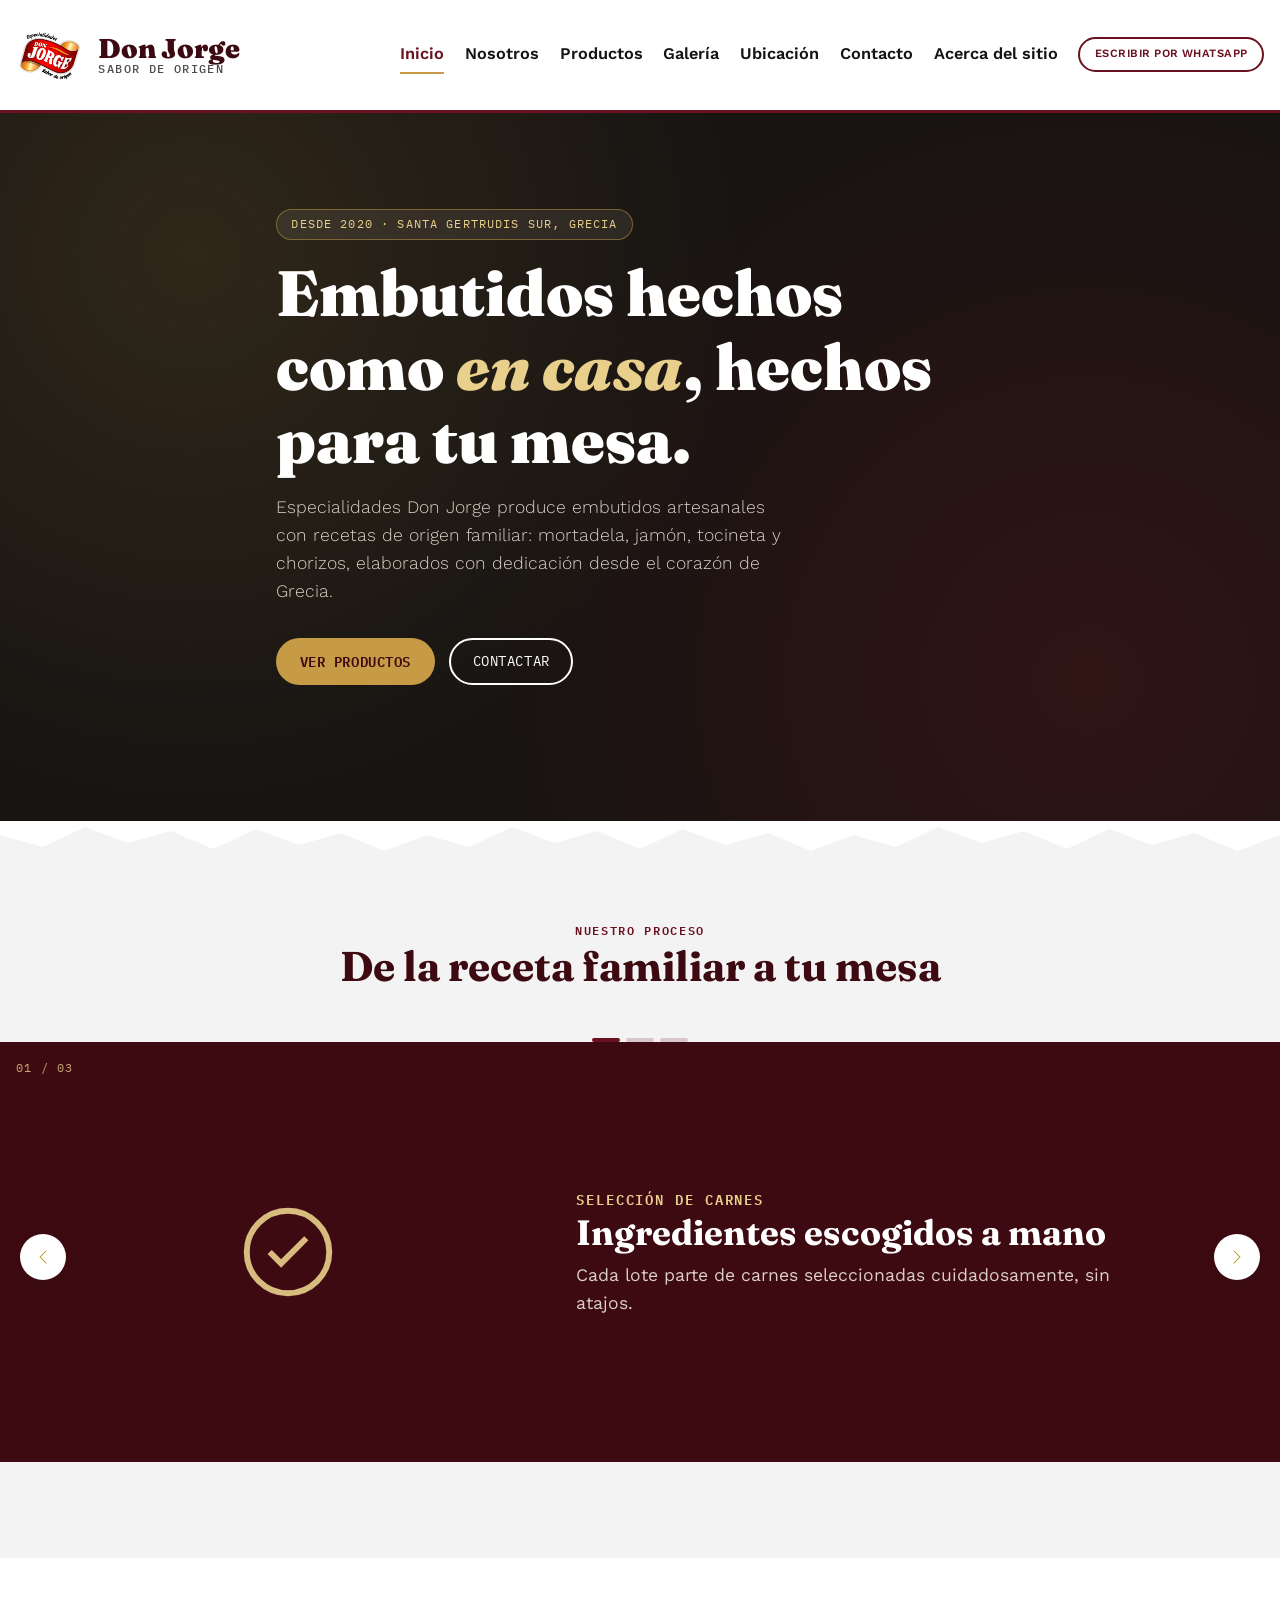
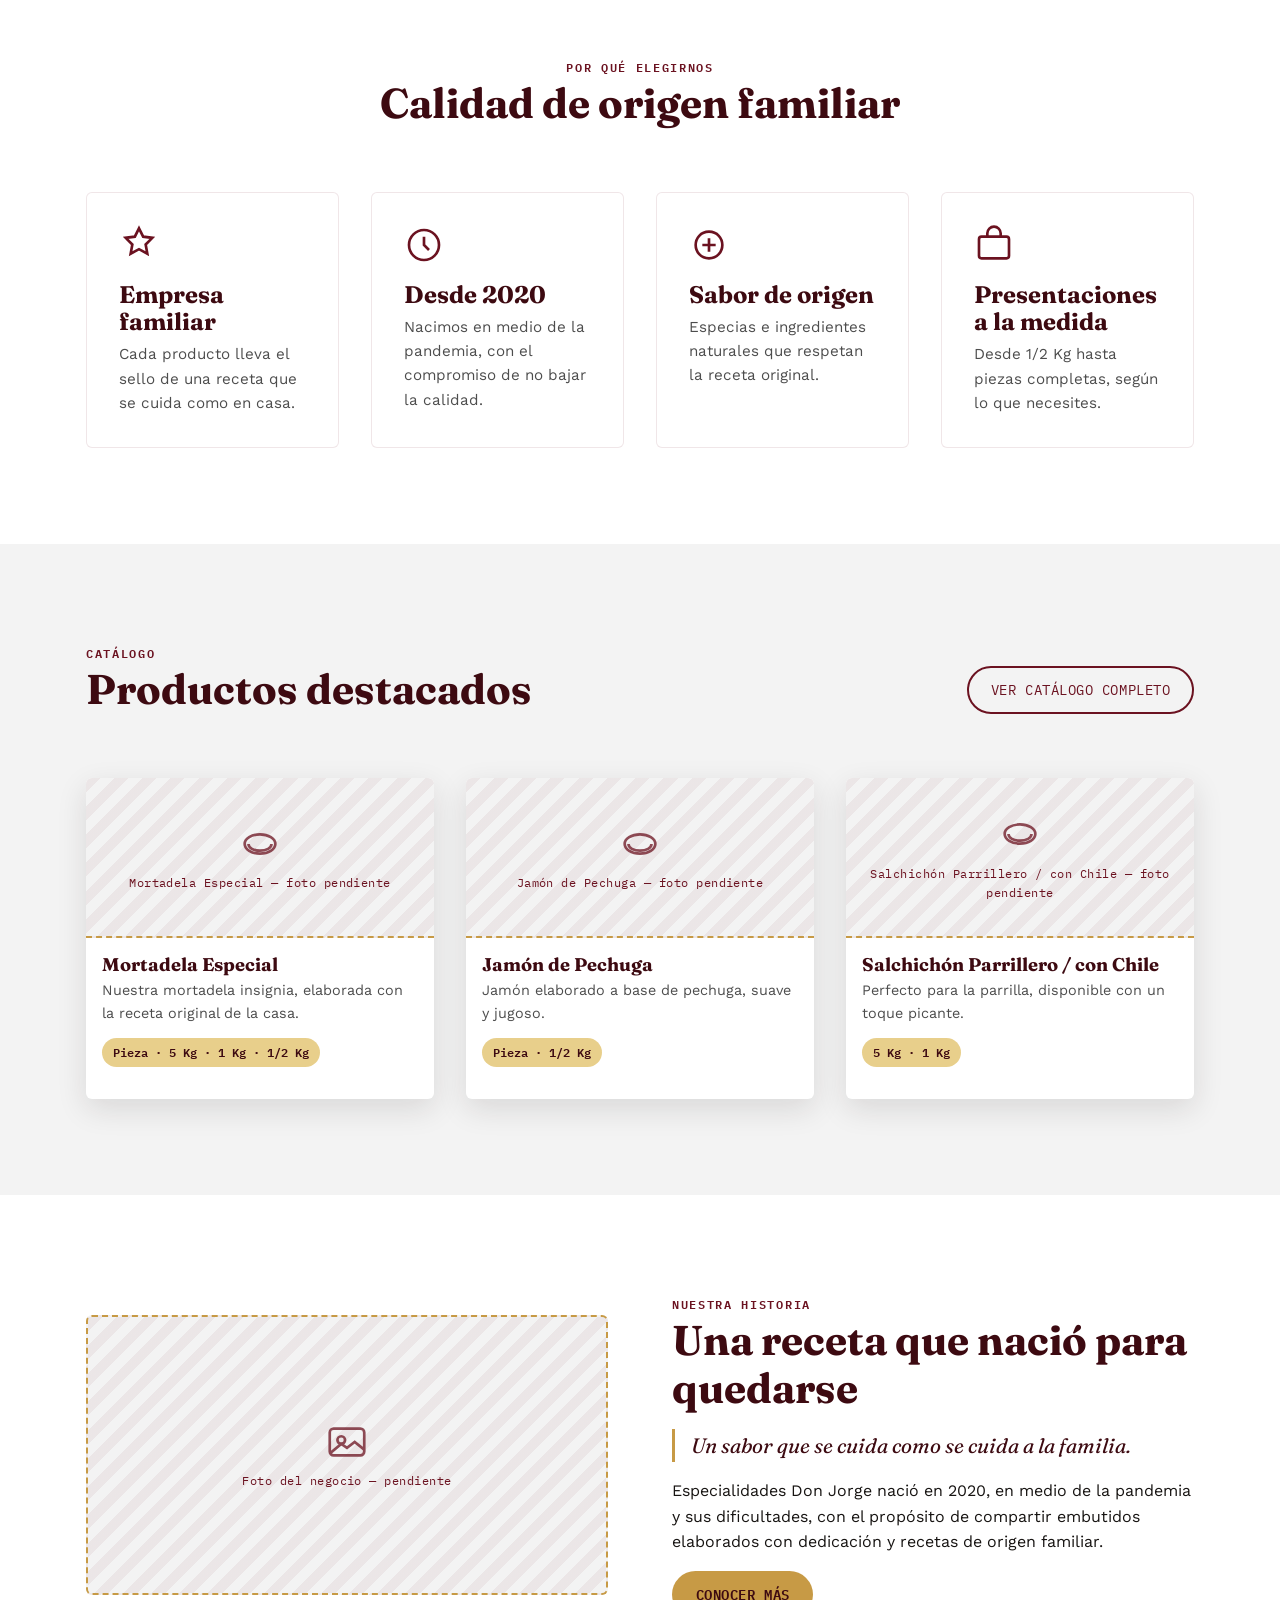
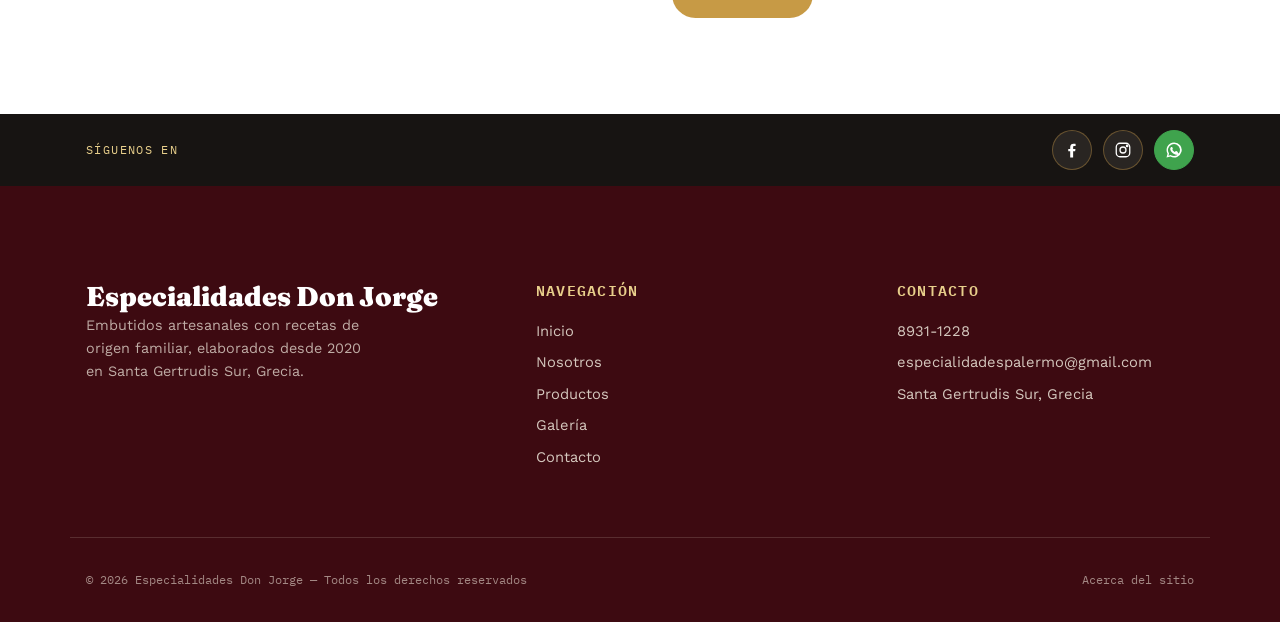
==== index.html @ ba83a512 "Primer commit" ====
<!DOCTYPE html>
<html lang="es">
<head>
<meta charset="UTF-8">
<meta name="viewport" content="width=device-width, initial-scale=1.0">
<title>Especialidades Don Jorge | Sabor de origen</title>
<meta name="description" content="Embutidos artesanales elaborados con recetas de origen familiar en Santa Gertrudis Sur, Grecia. Mortadela, jamón, tocineta, chorizo y más.">
<link rel="stylesheet" href="https://cdnjs.cloudflare.com/ajax/libs/bootstrap/5.3.3/css/bootstrap.min.css">
<link rel="stylesheet" href="css/styles.css">
</head>
<body>

<!-- ===================== HEADER / NAV ===================== -->
<header class="site-header">
  <div class="nav-wrap">
    <a href="index.html" class="brand">
      <img src="img/logo/logo.jpeg" alt="Especialidades Don Jorge">
      <span class="brand-text">Don Jorge<span>Sabor de origen</span></span>
    </a>

    <button class="nav-toggle" id="navToggle" aria-label="Abrir menú" aria-expanded="false">
      <span></span><span></span><span></span>
    </button>

    <nav class="nav-menu" id="navMenu">
      <a href="index.html" class="active">Inicio</a>
      <a href="nosotros.html">Nosotros</a>
      <a href="productos.html">Productos</a>
      <a href="galeria.html">Galería</a>
      <a href="ubicacion.html">Ubicación</a>
      <a href="contacto.html">Contacto</a>
      <a href="acerca.html">Acerca del sitio</a>
      <div class="nav-cta">
        <a href="https://wa.me/50689311228" class="btn btn-outline on-dark" target="_blank" rel="noopener">Escribir por WhatsApp</a>
      </div>
    </nav>
  </div>
</header>

<!-- ===================== HERO ===================== -->
<section class="hero">
  <div class="hero-grid">
    <div>
      <span class="hero-tag">Desde 2020 · Santa Gertrudis Sur, Grecia</span>
      <h1>Embutidos hechos como <em>en casa</em>, hechos para tu mesa.</h1>
      <p class="lead">Especialidades Don Jorge produce embutidos artesanales con recetas de origen familiar: mortadela, jamón, tocineta y chorizos, elaborados con dedicación desde el corazón de Grecia.</p>
      <div class="hero-actions">
        <a href="productos.html" class="btn btn-primary">Ver productos</a>
        <a href="contacto.html" class="btn btn-outline on-dark">Contactar</a>
      </div>
    </div>
  </div>
</section>
<svg class="deckle-edge" viewBox="0 0 1200 34" preserveAspectRatio="none" xmlns="http://www.w3.org/2000/svg">
  <path d="M0,34 L0,14 L40,26 L80,6 L120,22 L160,10 L200,28 L240,8 L280,24 L320,12 L360,30 L400,14 L440,26 L480,6 L520,22 L560,10 L600,28 L640,8 L680,24 L720,12 L760,30 L800,14 L840,26 L880,6 L920,22 L960,10 L1000,28 L1040,8 L1080,24 L1120,12 L1160,30 L1200,14 L1200,34 Z" fill="#F3F3F3"/>
</svg>

<!-- ===================== CARRUSEL ===================== -->
<section class="carousel-section">
  <div class="container-narrow section-head">
    <span class="eyebrow">Nuestro proceso</span>
    <h2>De la receta familiar a tu mesa</h2>
  </div>

  <div id="homeCarousel" class="carousel slide" data-bs-ride="carousel">
    <div class="carousel-indicators">
      <button type="button" data-bs-target="#homeCarousel" data-bs-slide-to="0" class="active" aria-current="true" aria-label="Slide 1"></button>
      <button type="button" data-bs-target="#homeCarousel" data-bs-slide-to="1" aria-label="Slide 2"></button>
      <button type="button" data-bs-target="#homeCarousel" data-bs-slide-to="2" aria-label="Slide 3"></button>
    </div>
    <div class="carousel-inner">
      <div class="carousel-item active">
        <div class="carousel-slide">
          <div class="slide-visual">
            <span class="slide-number">01 / 03</span>
            <svg viewBox="0 0 24 24" fill="none" stroke="currentColor" stroke-width="1.3"><circle cx="12" cy="12" r="9"/><path d="M8 12l2.5 2.5L16 9"/></svg>
          </div>
          <div class="carousel-caption-custom">
            <span class="eyebrow">Selección de carnes</span>
            <h3>Ingredientes escogidos a mano</h3>
            <p>Cada lote parte de carnes seleccionadas cuidadosamente, sin atajos.</p>
          </div>
        </div>
      </div>
      <div class="carousel-item">
        <div class="carousel-slide slide-b">
          <div class="slide-visual">
            <span class="slide-number">02 / 03</span>
            <svg viewBox="0 0 24 24" fill="none" stroke="currentColor" stroke-width="1.3"><path d="M12 3l7 3.5v6c0 4.5-3 7.5-7 8.5-4-1-7-4-7-8.5v-6L12 3z"/><path d="M9 12l2 2 4-4"/></svg>
          </div>
          <div class="carousel-caption-custom">
            <span class="eyebrow">Receta familiar</span>
            <h3>La misma sazón desde 2020</h3>
            <p>Nacimos en tiempos difíciles con una receta que no ha cambiado.</p>
          </div>
        </div>
      </div>
      <div class="carousel-item">
        <div class="carousel-slide slide-c">
          <div class="slide-visual">
            <span class="slide-number">03 / 03</span>
            <svg viewBox="0 0 24 24" fill="none" stroke="currentColor" stroke-width="1.3"><rect x="4" y="10" width="16" height="9" rx="1.5"/><path d="M8 10V7a4 4 0 0 1 8 0v3"/><path d="M8 14h8"/></svg>
          </div>
          <div class="carousel-caption-custom">
            <span class="eyebrow">Listo para tu mesa</span>
            <h3>Presentaciones para cada necesidad</h3>
            <p>Desde 1/2 Kg hasta piezas completas, para la casa o el negocio.</p>
          </div>
        </div>
      </div>
    </div>
    <button class="carousel-control-prev" type="button" data-bs-target="#homeCarousel" data-bs-slide="prev">
      <span class="carousel-control-prev-icon" aria-hidden="true"></span>
      <span class="visually-hidden">Anterior</span>
    </button>
    <button class="carousel-control-next" type="button" data-bs-target="#homeCarousel" data-bs-slide="next">
      <span class="carousel-control-next-icon" aria-hidden="true"></span>
      <span class="visually-hidden">Siguiente</span>
    </button>
  </div>
</section>

<!-- ===================== POR QUÉ ELEGIRNOS ===================== -->
<section class="values-section">
  <div class="container-narrow section-head">
    <span class="eyebrow">Por qué elegirnos</span>
    <h2>Calidad de origen familiar</h2>
  </div>
  <div class="container-narrow values-grid">
    <article class="value-card">
      <svg viewBox="0 0 24 24" fill="none" stroke="currentColor" stroke-width="1.6"><path d="M12 2l2.5 5 5.5.7-4 4 1 5.5L12 14.5 7 17.2l1-5.5-4-4L9.5 7 12 2z"/></svg>
      <h3>Empresa familiar</h3>
      <p>Cada producto lleva el sello de una receta que se cuida como en casa.</p>
    </article>
    <article class="value-card">
      <svg viewBox="0 0 24 24" fill="none" stroke="currentColor" stroke-width="1.6"><circle cx="12" cy="12" r="9"/><path d="M12 7v5l3 3"/></svg>
      <h3>Desde 2020</h3>
      <p>Nacimos en medio de la pandemia, con el compromiso de no bajar la calidad.</p>
    </article>
    <article class="value-card">
      <svg viewBox="0 0 24 24" fill="none" stroke="currentColor" stroke-width="1.6"><path d="M4 12c0-4 3-8 8-8s8 4 8 8-3 8-8 8-8-4-8-8z"/><path d="M8 12h8M12 8v8"/></svg>
      <h3>Sabor de origen</h3>
      <p>Especias e ingredientes naturales que respetan la receta original.</p>
    </article>
    <article class="value-card">
      <svg viewBox="0 0 24 24" fill="none" stroke="currentColor" stroke-width="1.6"><rect x="3" y="7" width="18" height="13" rx="1.5"/><path d="M8 7V5a4 4 0 0 1 8 0v2"/></svg>
      <h3>Presentaciones a la medida</h3>
      <p>Desde 1/2 Kg hasta piezas completas, según lo que necesites.</p>
    </article>
  </div>
</section>

<!-- ===================== PRODUCTOS DESTACADOS ===================== -->
<section class="featured-section">
  <div class="container-narrow">
    <div class="section-head">
      <div>
        <span class="eyebrow">Catálogo</span>
        <h2>Productos destacados</h2>
      </div>
      <a href="productos.html" class="btn btn-outline">Ver catálogo completo</a>
    </div>

    <div class="product-grid" id="featuredProducts">
      <!-- Las tarjetas se cargan dinámicamente desde data/productos.json -->
    </div>
  </div>
</section>

<!-- ===================== HISTORIA TEASER ===================== -->
<section class="story-section">
  <div class="container-narrow story-grid">
    <div class="photo-slot" aria-hidden="true">
      <svg viewBox="0 0 24 24" fill="none" stroke="currentColor" stroke-width="1.4"><rect x="3" y="5" width="18" height="14" rx="2"/><circle cx="9" cy="11" r="2"/><path d="M21 16l-5-4-4 3-3-2-6 5"/></svg>
      Foto del negocio — pendiente
    </div>
    <div>
      <span class="eyebrow">Nuestra historia</span>
      <h2>Una receta que nació para quedarse</h2>
      <blockquote>Un sabor que se cuida como se cuida a la familia.</blockquote>
      <p>Especialidades Don Jorge nació en 2020, en medio de la pandemia y sus dificultades, con el propósito de compartir embutidos elaborados con dedicación y recetas de origen familiar.</p>
      <a href="nosotros.html" class="btn btn-primary">Conocer más</a>
    </div>
  </div>
</section>

<!-- ===================== BARRA REDES / WHATSAPP ===================== -->
<section class="social-bar">
  <div class="wrap">
    <span class="label">Síguenos en</span>
    <div class="social-icons">
      <a href="https://www.facebook.com/EspecialidadesDonJorge" target="_blank" rel="noopener" aria-label="Facebook">
        <svg viewBox="0 0 24 24" fill="currentColor"><path d="M13.5 22v-8.2h2.7l.4-3.2h-3.1V8.4c0-.9.3-1.6 1.6-1.6h1.7V3.9C16.5 3.9 15.3 3.8 14 3.8c-2.6 0-4.4 1.6-4.4 4.5v2.3H7v3.2h2.6V22h3.9z"/></svg>
      </a>
      <a href="https://instagram.com" target="_blank" rel="noopener" aria-label="Instagram">
        <svg viewBox="0 0 24 24" fill="none" stroke="currentColor" stroke-width="1.7"><rect x="3" y="3" width="18" height="18" rx="5"/><circle cx="12" cy="12" r="4"/><circle cx="17.5" cy="6.5" r="1"/></svg>
      </a>
      <a class="whatsapp" href="https://wa.me/50689311228" target="_blank" rel="noopener" aria-label="WhatsApp">
        <svg viewBox="0 0 24 24" fill="currentColor"><path d="M12 2a10 10 0 0 0-8.6 15L2 22l5.2-1.4A10 10 0 1 0 12 2zm0 18a8 8 0 0 1-4.1-1.1l-.3-.2-3 .8.8-2.9-.2-.3A8 8 0 1 1 12 20zm4.4-5.9c-.2-.1-1.4-.7-1.6-.8-.2-.1-.4-.1-.5.1-.2.2-.6.8-.8 1-.1.2-.3.2-.5.1-1.4-.7-2.3-1.3-3.2-2.8-.2-.4.2-.3.6-1.1.1-.2 0-.3 0-.5-.1-.1-.5-1.3-.7-1.7-.2-.5-.4-.4-.5-.4h-.5c-.2 0-.5.1-.7.3-.2.2-1 1-1 2.3 0 1.4 1 2.7 1.1 2.9.1.2 2 3 4.8 4.2.7.3 1.2.5 1.6.6.7.2 1.3.2 1.8.1.5-.1 1.4-.6 1.6-1.1.2-.5.2-1 .1-1.1-.1-.1-.2-.2-.4-.3z"/></svg>
      </a>
    </div>
  </div>
</section>

<!-- ===================== FOOTER ===================== -->
<footer class="site-footer">
  <div class="footer-grid">
    <div class="footer-brand">
      <span class="brand-text">Especialidades Don Jorge</span>
      <p>Embutidos artesanales con recetas de origen familiar, elaborados desde 2020 en Santa Gertrudis Sur, Grecia.</p>
    </div>
    <div class="footer-col">
      <h4>Navegación</h4>
      <a href="index.html">Inicio</a>
      <a href="nosotros.html">Nosotros</a>
      <a href="productos.html">Productos</a>
      <a href="galeria.html">Galería</a>
      <a href="contacto.html">Contacto</a>
    </div>
    <div class="footer-col">
      <h4>Contacto</h4>
      <a href="tel:+50689311228">8931-1228</a>
      <a href="mailto:especialidadespalermo@gmail.com">especialidadespalermo@gmail.com</a>
      <a href="ubicacion.html">Santa Gertrudis Sur, Grecia</a>
    </div>
  </div>
  <div class="footer-bottom">
    <span>© 2026 Especialidades Don Jorge — Todos los derechos reservados</span>
    <a href="acerca.html">Acerca del sitio</a>
  </div>
</footer>

<script src="https://cdnjs.cloudflare.com/ajax/libs/jquery/3.7.1/jquery.min.js"></script>
<script src="https://cdnjs.cloudflare.com/ajax/libs/bootstrap/5.3.3/js/bootstrap.bundle.min.js"></script>
<script src="js/main.js"></script>
<script src="js/productos.js"></script>
</body>
</html>
---- css/styles.css ----
/* =========================================================
   ESPECIALIDADES DON JORGE — Hoja de estilos principal
   Sistema de diseño: rojo vino + dorado + kraft + carbón
   Mobile First
   ========================================================= */

@import url('https://fonts.googleapis.com/css2?family=Fraunces:ital,opsz,wght@0,9..144,400;0,9..144,600;0,9..144,700;0,9..144,900;1,9..144,500&family=Work+Sans:wght@400;500;600;700&family=IBM+Plex+Mono:wght@500;600&display=swap');

:root {
  /* Colores — negro, blanco, rojo, vino y dorado */
  --wine: #6B1220;
  --wine-dark: #3D0A11;
  --wine-light: #8C1F2E;
  --red: #A31621;
  --gold: #C79A45;
  --gold-light: #E8CF8B;
  --cream: #FFFFFF;
  --paper: #F3F3F3;
  --charcoal: #171412;
  --charcoal-soft: #4D4D4D;
  --white: #FFFFFF;

  /* Tipografía */
  --font-display: 'Fraunces', serif;
  --font-body: 'Work Sans', sans-serif;
  --font-mono: 'IBM Plex Mono', monospace;

  /* Espaciado */
  --space-xs: 0.5rem;
  --space-sm: 1rem;
  --space-md: 2rem;
  --space-lg: 4rem;
  --space-xl: 6rem;

  --radius: 6px;
  --shadow-card: 0 10px 30px rgba(36, 26, 21, 0.12);
}

/* ---------- Reset base ---------- */
*, *::before, *::after { box-sizing: border-box; }
html { scroll-behavior: smooth; }
body {
  margin: 0;
  font-family: var(--font-body);
  color: var(--charcoal);
  background: var(--cream);
  line-height: 1.6;
  -webkit-font-smoothing: antialiased;
}
img { max-width: 100%; display: block; }
a { color: inherit; text-decoration: none; }
ul { list-style: none; margin: 0; padding: 0; }

h1, h2, h3, h4 {
  font-family: var(--font-display);
  color: var(--wine-dark);
  margin: 0 0 var(--space-sm);
  line-height: 1.15;
  font-weight: 700;
}
h1 { font-size: clamp(2.2rem, 6vw, 4rem); font-weight: 900; }
h2 { font-size: clamp(1.7rem, 4vw, 2.6rem); }
h3 { font-size: clamp(1.2rem, 2.5vw, 1.5rem); }

.eyebrow {
  font-family: var(--font-mono);
  text-transform: uppercase;
  letter-spacing: 0.14em;
  font-size: 0.75rem;
  color: var(--wine);
  font-weight: 600;
}

.container-narrow {
  max-width: 1140px;
  margin: 0 auto;
  padding: 0 var(--space-sm);
}

.btn {
  display: inline-flex;
  align-items: center;
  gap: 0.5em;
  font-family: var(--font-mono);
  font-size: 0.85rem;
  letter-spacing: 0.04em;
  text-transform: uppercase;
  padding: 0.85em 1.6em;
  border-radius: 999px;
  border: 2px solid transparent;
  cursor: pointer;
  transition: transform 0.15s ease, box-shadow 0.15s ease, background 0.2s ease;
}
.btn-primary {
  background: var(--gold);
  color: var(--wine-dark);
  font-weight: 600;
}
.btn-primary:hover { background: var(--gold-light); transform: translateY(-2px); }
.btn-outline {
  border-color: var(--wine);
  color: var(--wine);
}
.btn-outline:hover { background: var(--wine); color: var(--cream); transform: translateY(-2px); }
.btn-outline.on-dark {
  border-color: var(--cream);
  color: var(--cream);
}
.btn-outline.on-dark:hover { background: rgba(247,241,228,0.12); color: var(--cream); }

/* ---------- Divisor tipo papel kraft (efecto rasgado) ---------- */
.deckle-edge {
  display: block;
  width: 100%;
  height: 34px;
  margin-bottom: -2px;
}

/* =========================================================
   HEADER / NAV
   ========================================================= */
.site-header {
  position: sticky;
  top: 0;
  z-index: 1000;
  background: var(--cream);
  border-bottom: 3px solid var(--wine);
}
.nav-wrap {
  max-width: 1320px;
  margin: 0 auto;
  padding: 1.3rem var(--space-sm);
  display: flex;
  align-items: center;
  justify-content: space-between;
  gap: 2rem;
}
.brand {
  display: flex;
  align-items: center;
  gap: 0.9rem;
  flex-shrink: 0;
}
.brand img { height: 68px; width: auto; flex-shrink: 0; }
.brand-text {
  font-family: var(--font-display);
  font-weight: 900;
  color: var(--wine-dark);
  font-size: 1.7rem;
  line-height: 1.1;
  white-space: nowrap;
}
.brand-text span {
  display: block;
  font-family: var(--font-mono);
  font-weight: 500;
  font-size: 0.72rem;
  letter-spacing: 0.12em;
  text-transform: uppercase;
  color: var(--charcoal-soft);
  white-space: nowrap;
}

.nav-toggle {
  background: none;
  border: 2px solid var(--wine);
  border-radius: var(--radius);
  padding: 0.4rem 0.6rem;
  display: flex;
  flex-direction: column;
  gap: 4px;
  cursor: pointer;
}
.nav-toggle span {
  width: 22px;
  height: 2px;
  background: var(--wine);
  display: block;
}

.nav-menu {
  position: fixed;
  inset: 0 0 0 30%;
  background: var(--wine-dark);
  padding: 5.5rem 1.75rem 2rem;
  transform: translateX(100%);
  transition: transform 0.3s ease;
  display: flex;
  flex-direction: column;
  gap: 0.2rem;
}
.nav-menu.open { transform: translateX(0); }
.nav-menu a {
  color: var(--cream);
  font-family: var(--font-display);
  font-size: 1.3rem;
  padding: 0.65rem 0;
  border-bottom: 1px solid rgba(247,241,228,0.15);
}
.nav-menu a.active { color: var(--gold-light); }
.nav-cta {
  margin-top: 1.5rem;
}
.nav-cta .btn {
  font-size: 0.7rem;
  padding: 0.65em 1.3em;
}

@media (min-width: 900px) {
  .nav-toggle { display: none; }
  .nav-menu {
    position: static;
    inset: auto;
    transform: none;
    background: none;
    padding: 0;
    flex-direction: row;
    align-items: center;
    gap: 1.3rem;
    flex-wrap: nowrap;
    justify-content: flex-end;
    flex-shrink: 1;
  }
  .nav-menu a { white-space: nowrap; }
  .nav-menu a {
    color: var(--charcoal);
    font-family: var(--font-body);
    font-weight: 600;
    font-size: 1.02rem;
    padding: 0.3rem 0;
    border-bottom: 2px solid transparent;
  }
  .nav-menu a:hover, .nav-menu a.active { border-color: var(--gold); color: var(--wine); }
  .nav-cta { margin-top: 0; }
  .nav-cta .btn-outline { border-color: var(--wine); color: var(--wine); }
  .nav-cta .btn-outline:hover { background: var(--wine); color: var(--cream); }
}

/* =========================================================
   HERO
   ========================================================= */
.hero {
  position: relative;
  background: var(--charcoal);
  background-image:
    radial-gradient(circle at 15% 20%, rgba(199,154,69,0.14), transparent 45%),
    radial-gradient(circle at 85% 80%, rgba(163,22,33,0.18), transparent 50%);
  color: var(--cream);
  padding: var(--space-xl) 0 calc(var(--space-xl) + 40px);
  overflow: hidden;
}
.hero-grid {
  max-width: 1140px;
  margin: 0 auto;
  padding: 0 var(--space-sm);
  display: grid;
  gap: var(--space-lg);
  align-items: center;
}
.hero-tag {
  display: inline-flex;
  align-items: center;
  gap: 0.5rem;
  background: rgba(247,241,228,0.08);
  border: 1px solid rgba(199,154,69,0.5);
  padding: 0.35rem 0.9rem;
  border-radius: 999px;
  font-family: var(--font-mono);
  font-size: 0.72rem;
  letter-spacing: 0.1em;
  text-transform: uppercase;
  color: var(--gold-light);
  margin-bottom: var(--space-sm);
}
.hero h1 { color: var(--cream); }
.hero h1 em {
  font-style: italic;
  color: var(--gold-light);
}
.hero p.lead {
  max-width: 46ch;
  font-size: 1.1rem;
  color: rgba(247,241,228,0.85);
  margin-bottom: var(--space-md);
}
.hero-actions {
  display: flex;
  flex-wrap: wrap;
  gap: 0.9rem;
}

/* (Elemento "hang-tag" retirado del hero por preferencia del cliente) */

@media (min-width: 900px) {
  .hero-grid { grid-template-columns: 1fr; max-width: 760px; }
}

/* =========================================================
   CARRUSEL (Bootstrap, restyled)
   ========================================================= */
.carousel-section { background: var(--paper); padding: var(--space-lg) 0; }
.carousel-section .section-head { text-align: center; margin-bottom: var(--space-md); }
#homeCarousel {
  max-width: none;
  width: 100%;
  margin: 0;
  border-radius: 0;
  overflow: hidden;
  box-shadow: none;
}
#homeCarousel .carousel-slide {
  min-height: 440px;
  display: grid;
  grid-template-columns: 1fr;
  align-items: stretch;
  background: var(--wine-dark);
  color: var(--cream);
  position: relative;
}
#homeCarousel .carousel-slide.slide-b { background: var(--red); }
#homeCarousel .carousel-slide.slide-c { background: var(--charcoal); }

#homeCarousel .slide-visual {
  display: flex;
  align-items: center;
  justify-content: center;
  padding: var(--space-lg) 0 var(--space-sm);
  position: relative;
}
#homeCarousel .slide-visual svg {
  width: 110px;
  height: 110px;
  color: var(--gold-light);
  opacity: 0.9;
}
#homeCarousel .slide-number {
  position: absolute;
  top: var(--space-sm);
  left: var(--space-sm);
  font-family: var(--font-mono);
  font-size: 0.75rem;
  letter-spacing: 0.1em;
  color: var(--gold-light);
  opacity: 0.8;
}
#homeCarousel .carousel-caption-custom {
  position: relative;
  z-index: 2;
  text-align: center;
  max-width: 560px;
  margin: 0 auto;
  padding: 0 var(--space-md) var(--space-lg);
}
#homeCarousel .carousel-caption-custom .eyebrow { color: var(--gold-light); font-size: 0.85rem; }
#homeCarousel .carousel-caption-custom h3 { color: var(--cream); margin-bottom: 0.5rem; font-size: clamp(1.6rem, 3.2vw, 2.2rem); }
#homeCarousel .carousel-caption-custom p { margin: 0; color: rgba(247,241,228,0.85); font-size: 1.1rem; }

@media (min-width: 700px) {
  #homeCarousel .carousel-slide { grid-template-columns: 0.9fr 1.1fr; min-height: 420px; }
  #homeCarousel .slide-visual { padding: 0; }
  #homeCarousel .carousel-caption-custom { text-align: left; margin: auto 0; padding: var(--space-md) var(--space-lg) var(--space-md) 0; max-width: 600px; }
}

/* Controles: botones circulares visibles fuera del recuadro de contenido */
#homeCarousel { position: relative; padding: 0 0 var(--space-md); }
#homeCarousel .carousel-control-prev,
#homeCarousel .carousel-control-next {
  position: absolute;
  top: calc(50% - 24px);
  width: 46px;
  height: 46px;
  border-radius: 50%;
  background: var(--cream);
  box-shadow: var(--shadow-card);
  opacity: 1;
}
#homeCarousel .carousel-control-prev { left: 20px; }
#homeCarousel .carousel-control-next { right: 20px; }
#homeCarousel .carousel-control-prev-icon,
#homeCarousel .carousel-control-next-icon {
  width: 16px; height: 16px;
  filter: invert(9%) sepia(66%) saturate(2500%) hue-rotate(330deg) brightness(70%);
}
#homeCarousel .carousel-control-prev:hover,
#homeCarousel .carousel-control-next:hover { background: var(--gold-light); }

#homeCarousel .carousel-indicators {
  position: static;
  margin: var(--space-sm) 0 0;
}
#homeCarousel .carousel-indicators [data-bs-target] {
  width: 28px;
  height: 4px;
  border-radius: 2px;
  background-color: rgba(107,18,32,0.2);
  opacity: 1;
  border: none;
}
#homeCarousel .carousel-indicators .active { background-color: var(--wine); }

/* Placeholder de foto (mientras llegan fotos reales del cliente) */
.photo-slot {
  background:
    repeating-linear-gradient(135deg, rgba(107,18,32,0.06) 0 10px, transparent 10px 20px),
    var(--paper);
  border: 2px dashed var(--gold);
  border-radius: var(--radius);
  display: flex;
  flex-direction: column;
  align-items: center;
  justify-content: center;
  gap: 0.4rem;
  color: var(--wine);
  font-family: var(--font-mono);
  font-size: 0.75rem;
  letter-spacing: 0.04em;
  text-align: center;
  min-height: 220px;
  padding: 1rem;
}
.photo-slot svg { width: 46px; height: 46px; opacity: 0.75; }

/* =========================================================
   PANELES "POR QUÉ ELEGIRNOS"
   ========================================================= */
.values-section { padding: var(--space-xl) 0; }
.values-section .section-head { max-width: 640px; margin: 0 auto var(--space-lg); text-align: center; }
.values-grid {
  display: grid;
  gap: var(--space-md);
  grid-template-columns: 1fr;
}
.value-card {
  background: var(--white);
  border: 1px solid rgba(107,18,32,0.1);
  border-radius: var(--radius);
  padding: var(--space-md);
  position: relative;
}
.value-card svg { width: 40px; height: 40px; color: var(--wine); margin-bottom: var(--space-sm); }
.value-card h3 { margin-bottom: 0.4rem; }
.value-card p { color: var(--charcoal-soft); font-size: 0.95rem; margin: 0; }

@media (min-width: 700px) {
  .values-grid { grid-template-columns: repeat(2, 1fr); }
}
@media (min-width: 1000px) {
  .values-grid { grid-template-columns: repeat(4, 1fr); }
}

/* =========================================================
   PRODUCTOS DESTACADOS (home)
   ========================================================= */
.featured-section { background: var(--paper); color: var(--charcoal); padding: var(--space-xl) 0; }
.featured-section .section-head { display: flex; flex-wrap: wrap; align-items: flex-end; justify-content: space-between; gap: var(--space-sm); margin-bottom: var(--space-lg); }
.featured-section h2 { color: var(--wine-dark); margin: 0; }
.featured-section .eyebrow { color: var(--wine); }
.featured-section .btn-outline { border-color: var(--wine); color: var(--wine); }
.featured-section .btn-outline:hover { background: var(--wine); color: var(--cream); }

.product-grid {
  display: grid;
  gap: var(--space-md);
  grid-template-columns: 1fr;
}
@media (min-width: 700px) { .product-grid { grid-template-columns: repeat(2, 1fr); } }
@media (min-width: 1000px) { .product-grid { grid-template-columns: repeat(3, 1fr); } }

.product-card {
  background: var(--white);
  color: var(--charcoal);
  border-radius: var(--radius);
  overflow: hidden;
  box-shadow: var(--shadow-card);
  display: flex;
  flex-direction: column;
}
.product-card .photo-slot { min-height: 160px; border-radius: 0; border-width: 0 0 2px 0; }
.product-card-body { padding: var(--space-sm) var(--space-sm) var(--space-md); position: relative; flex: 1; display: flex; flex-direction: column; }
.product-card h3 { font-size: 1.15rem; margin-bottom: 0.25rem; }
.product-card p { color: var(--charcoal-soft); font-size: 0.9rem; margin: 0 0 0.8rem; flex: 1; }
.price-tag {
  align-self: flex-start;
  font-family: var(--font-mono);
  font-size: 0.78rem;
  background: var(--gold-light);
  color: var(--wine-dark);
  padding: 0.3rem 0.7rem;
  border-radius: 999px;
  font-weight: 600;
}

.featured-cta { text-align: center; margin-top: var(--space-lg); }

/* =========================================================
   HISTORIA TEASER
   ========================================================= */
.story-section { padding: var(--space-xl) 0; }
.story-grid { display: grid; gap: var(--space-lg); align-items: center; }
.story-grid .photo-slot { min-height: 280px; }
@media (min-width: 900px) { .story-grid { grid-template-columns: 1fr 1fr; } }
.story-grid blockquote {
  font-family: var(--font-display);
  font-style: italic;
  font-size: 1.3rem;
  color: var(--wine-dark);
  border-left: 3px solid var(--gold);
  padding-left: var(--space-sm);
  margin: var(--space-sm) 0;
}

/* =========================================================
   BARRA REDES / WHATSAPP
   ========================================================= */
.social-bar {
  background: var(--charcoal);
  color: var(--cream);
  padding: var(--space-sm) 0;
}
.social-bar .wrap {
  max-width: 1140px;
  margin: 0 auto;
  padding: 0 var(--space-sm);
  display: flex;
  flex-wrap: wrap;
  gap: var(--space-sm);
  align-items: center;
  justify-content: space-between;
}
.social-bar .label {
  font-family: var(--font-mono);
  font-size: 0.72rem;
  letter-spacing: 0.12em;
  text-transform: uppercase;
  color: var(--gold-light);
}
.social-icons { display: flex; gap: 0.7rem; align-items: center; }
.social-icons a {
  width: 40px; height: 40px;
  border-radius: 50%;
  display: flex; align-items: center; justify-content: center;
  background: rgba(247,241,228,0.08);
  border: 1px solid rgba(199,154,69,0.4);
  transition: background 0.2s ease, transform 0.2s ease;
}
.social-icons a:hover { background: var(--gold); transform: translateY(-2px); }
.social-icons a svg { width: 18px; height: 18px; }
.social-icons a.whatsapp { background: #3FA34D; border-color: #3FA34D; }
.social-icons a.whatsapp:hover { background: #358C41; }

/* =========================================================
   FOOTER
   ========================================================= */
.site-footer {
  background: var(--wine-dark);
  color: var(--cream);
  padding: var(--space-xl) 0 var(--space-md);
}
.footer-grid {
  max-width: 1140px;
  margin: 0 auto;
  padding: 0 var(--space-sm);
  display: grid;
  gap: var(--space-lg);
  grid-template-columns: 1fr;
  margin-bottom: var(--space-lg);
}
@media (min-width: 800px) {
  .footer-grid { grid-template-columns: 1.3fr 1fr 1fr; }
}
.footer-brand .brand-text { color: var(--cream); }
.footer-brand p { color: rgba(247,241,228,0.7); font-size: 0.9rem; max-width: 32ch; }
.footer-col h4 { color: var(--gold-light); font-size: 0.95rem; text-transform: uppercase; letter-spacing: 0.08em; font-family: var(--font-mono); font-weight: 600; }
.footer-col a, .footer-col li { display: block; color: rgba(247,241,228,0.82); font-size: 0.92rem; padding: 0.25rem 0; }
.footer-col a:hover { color: var(--gold-light); }
.footer-bottom {
  border-top: 1px solid rgba(247,241,228,0.15);
  max-width: 1140px;
  margin: 0 auto;
  padding: var(--space-md) var(--space-sm) 0;
  display: flex;
  flex-wrap: wrap;
  justify-content: space-between;
  gap: 0.5rem;
  font-family: var(--font-mono);
  font-size: 0.75rem;
  color: rgba(247,241,228,0.55);
}

/* Utilidad accesibilidad */
:focus-visible { outline: 3px solid var(--gold); outline-offset: 2px; }
@media (prefers-reduced-motion: reduce) {
  * { animation-duration: 0.01ms !important; transition-duration: 0.01ms !important; }
}
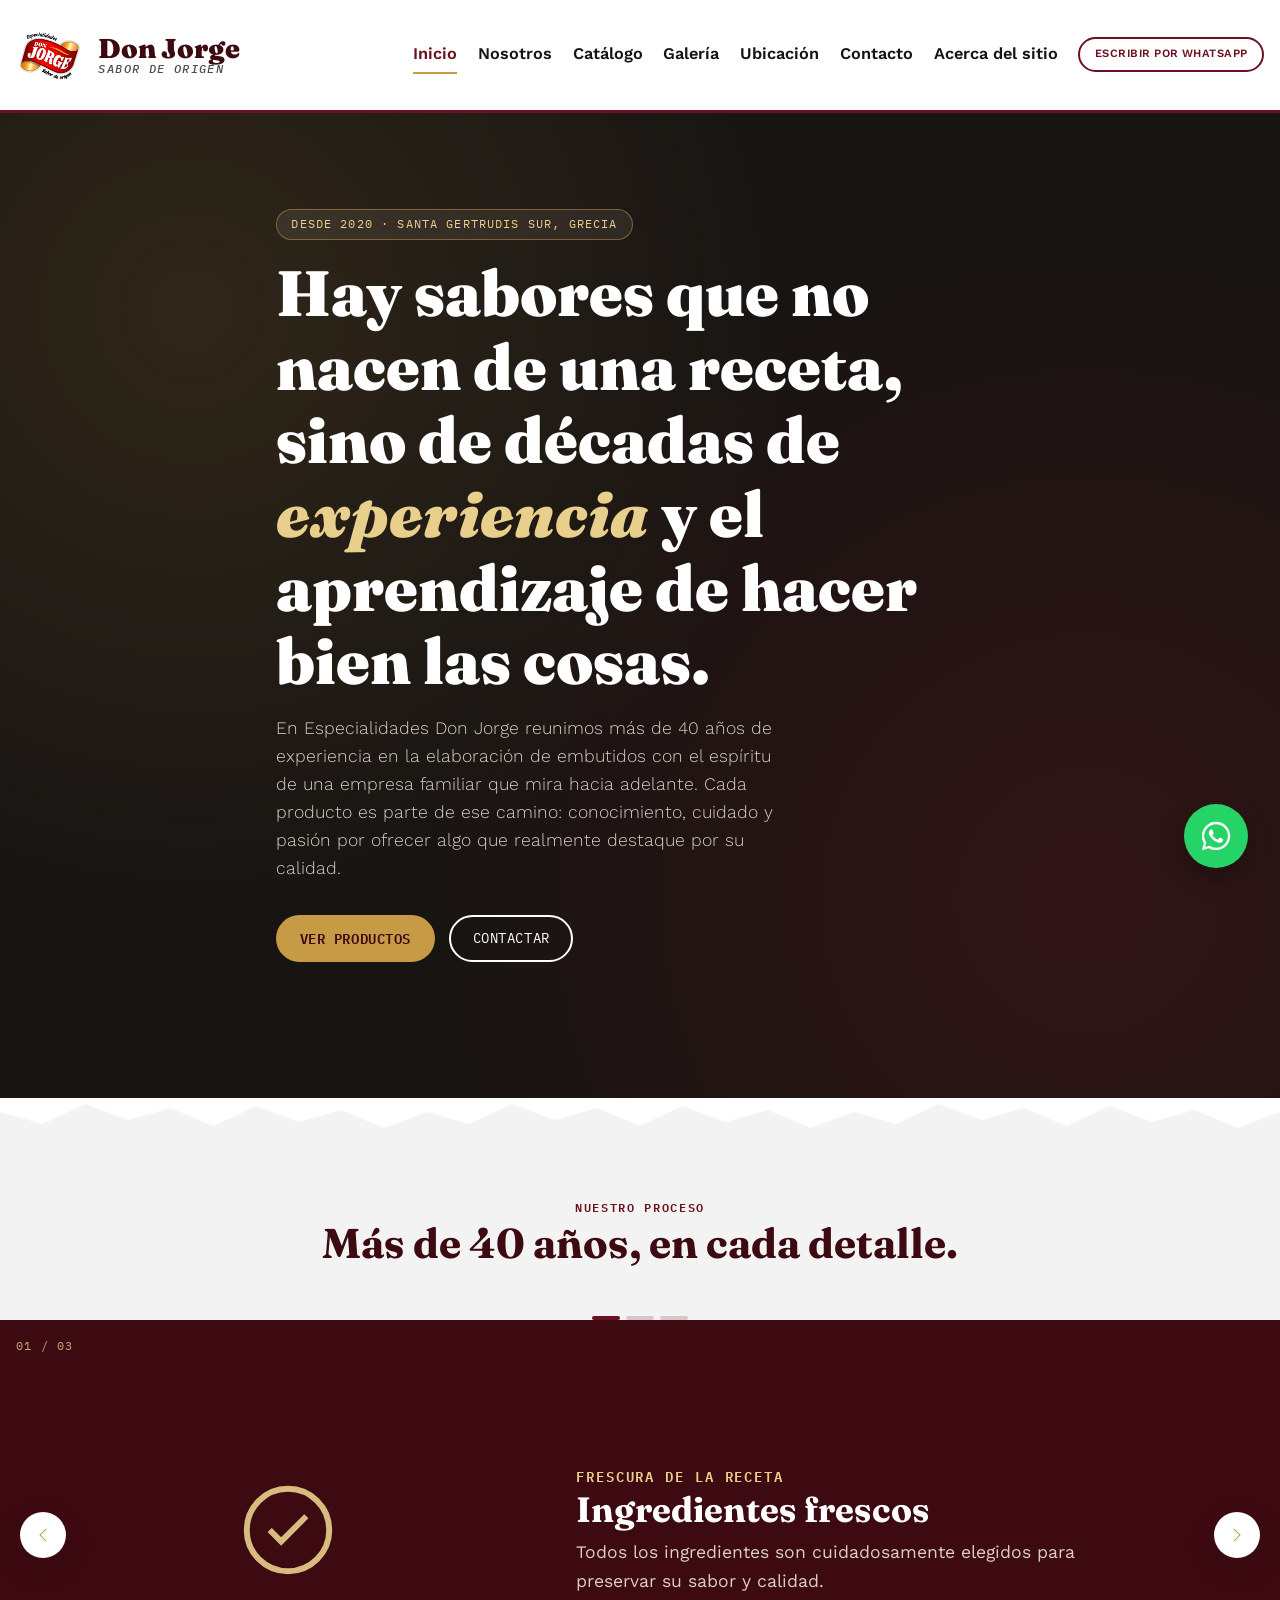
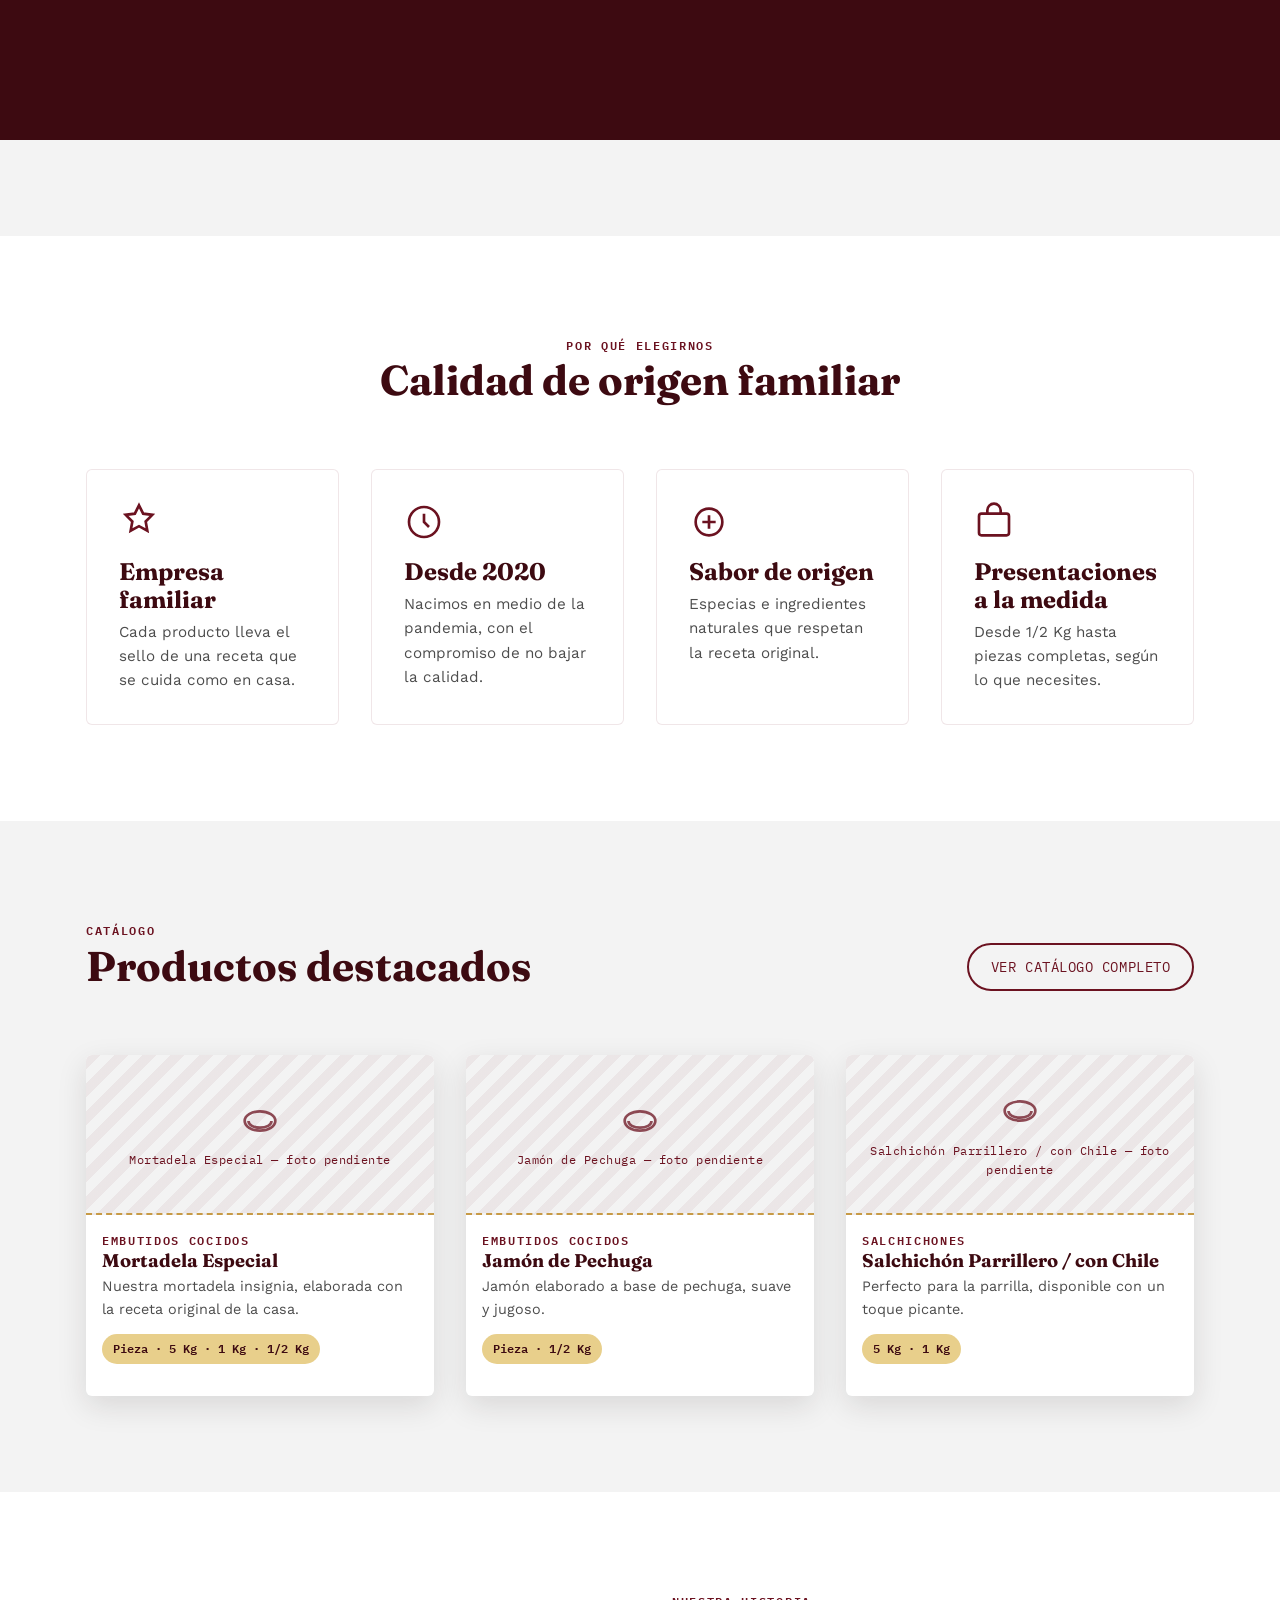
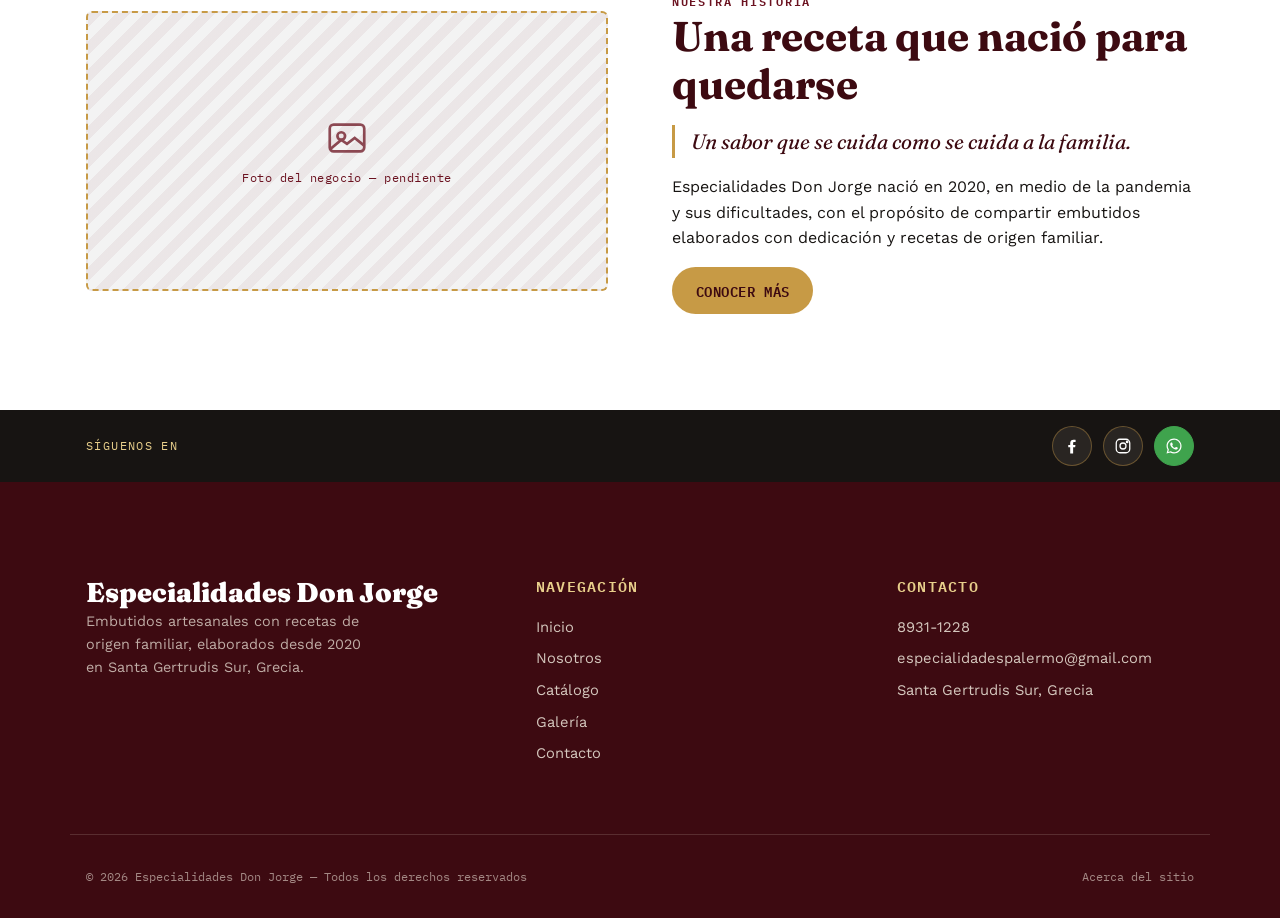
==== commit 523aa5ee: "Cambios realizados pagina principal y agregamos seccion del catalogo" ====
--- a/index.html
+++ b/index.html
@@ -25,7 +25,7 @@
     <nav class="nav-menu" id="navMenu">
       <a href="index.html" class="active">Inicio</a>
       <a href="nosotros.html">Nosotros</a>
-      <a href="productos.html">Productos</a>
+      <a href="catalogo.html">Catálogo</a>
       <a href="galeria.html">Galería</a>
       <a href="ubicacion.html">Ubicación</a>
       <a href="contacto.html">Contacto</a>
@@ -42,10 +42,10 @@
   <div class="hero-grid">
     <div>
       <span class="hero-tag">Desde 2020 · Santa Gertrudis Sur, Grecia</span>
-      <h1>Embutidos hechos como <em>en casa</em>, hechos para tu mesa.</h1>
-      <p class="lead">Especialidades Don Jorge produce embutidos artesanales con recetas de origen familiar: mortadela, jamón, tocineta y chorizos, elaborados con dedicación desde el corazón de Grecia.</p>
+      <h1>Hay sabores que no nacen de una receta, sino de décadas de <em>experiencia</em> y el aprendizaje de hacer bien las cosas.</h1>
+      <p class="lead">En Especialidades Don Jorge reunimos más de 40 años de experiencia en la elaboración de embutidos con el espíritu de una empresa familiar que mira hacia adelante. Cada producto es parte de ese camino: conocimiento, cuidado y pasión por ofrecer algo que realmente destaque por su calidad.</p>
       <div class="hero-actions">
-        <a href="productos.html" class="btn btn-primary">Ver productos</a>
+        <a href="catalogo.html" class="btn btn-primary">Ver productos</a>
         <a href="contacto.html" class="btn btn-outline on-dark">Contactar</a>
       </div>
     </div>
@@ -59,7 +59,7 @@
 <section class="carousel-section">
   <div class="container-narrow section-head">
     <span class="eyebrow">Nuestro proceso</span>
-    <h2>De la receta familiar a tu mesa</h2>
+    <h2>Más de 40 años, en cada detalle.</h2>
   </div>
 
   <div id="homeCarousel" class="carousel slide" data-bs-ride="carousel">
@@ -76,9 +76,9 @@
             <svg viewBox="0 0 24 24" fill="none" stroke="currentColor" stroke-width="1.3"><circle cx="12" cy="12" r="9"/><path d="M8 12l2.5 2.5L16 9"/></svg>
           </div>
           <div class="carousel-caption-custom">
-            <span class="eyebrow">Selección de carnes</span>
-            <h3>Ingredientes escogidos a mano</h3>
-            <p>Cada lote parte de carnes seleccionadas cuidadosamente, sin atajos.</p>
+            <span class="eyebrow">Frescura de la receta</span>
+            <h3>Ingredientes frescos</h3>
+            <p>Todos los ingredientes son cuidadosamente elegidos para preservar su sabor y calidad.</p>
           </div>
         </div>
       </div>
@@ -90,8 +90,8 @@
           </div>
           <div class="carousel-caption-custom">
             <span class="eyebrow">Receta familiar</span>
-            <h3>La misma sazón desde 2020</h3>
-            <p>Nacimos en tiempos difíciles con una receta que no ha cambiado.</p>
+            <h3>Una empresa joven, con más de 40 años de experiencia.</h3>
+            <p>La calidad siendo fundamental en la experiencia de nuestros productos.</p>
           </div>
         </div>
       </div>
@@ -104,7 +104,7 @@
           <div class="carousel-caption-custom">
             <span class="eyebrow">Listo para tu mesa</span>
             <h3>Presentaciones para cada necesidad</h3>
-            <p>Desde 1/2 Kg hasta piezas completas, para la casa o el negocio.</p>
+            <p>Contamos con diferentes presentaciones, funcionales para el hogar o el comercio.</p>
           </div>
         </div>
       </div>
@@ -158,7 +158,7 @@
         <span class="eyebrow">Catálogo</span>
         <h2>Productos destacados</h2>
       </div>
-      <a href="productos.html" class="btn btn-outline">Ver catálogo completo</a>
+      <a href="catalogo.html" class="btn btn-outline">Ver catálogo completo</a>
     </div>
 
     <div class="product-grid" id="featuredProducts">
@@ -196,7 +196,7 @@
         <svg viewBox="0 0 24 24" fill="none" stroke="currentColor" stroke-width="1.7"><rect x="3" y="3" width="18" height="18" rx="5"/><circle cx="12" cy="12" r="4"/><circle cx="17.5" cy="6.5" r="1"/></svg>
       </a>
       <a class="whatsapp" href="https://wa.me/50689311228" target="_blank" rel="noopener" aria-label="WhatsApp">
-        <svg viewBox="0 0 24 24" fill="currentColor"><path d="M12 2a10 10 0 0 0-8.6 15L2 22l5.2-1.4A10 10 0 1 0 12 2zm0 18a8 8 0 0 1-4.1-1.1l-.3-.2-3 .8.8-2.9-.2-.3A8 8 0 1 1 12 20zm4.4-5.9c-.2-.1-1.4-.7-1.6-.8-.2-.1-.4-.1-.5.1-.2.2-.6.8-.8 1-.1.2-.3.2-.5.1-1.4-.7-2.3-1.3-3.2-2.8-.2-.4.2-.3.6-1.1.1-.2 0-.3 0-.5-.1-.1-.5-1.3-.7-1.7-.2-.5-.4-.4-.5-.4h-.5c-.2 0-.5.1-.7.3-.2.2-1 1-1 2.3 0 1.4 1 2.7 1.1 2.9.1.2 2 3 4.8 4.2.7.3 1.2.5 1.6.6.7.2 1.3.2 1.8.1.5-.1 1.4-.6 1.6-1.1.2-.5.2-1 .1-1.1-.1-.1-.2-.2-.4-.3z"/></svg>
+        <svg viewBox="0 0 32 32" fill="currentColor"><path d="M16.04 2.67C8.68 2.67 2.71 8.64 2.71 16c0 2.5.68 4.83 1.87 6.84L2.67 29.3l6.62-1.86a13.24 13.24 0 0 0 6.75 1.85h.01c7.36 0 13.33-5.97 13.33-13.33 0-3.56-1.39-6.91-3.9-9.42a13.24 13.24 0 0 0-9.44-3.87zm0 24.4h-.01a11.06 11.06 0 0 1-5.64-1.55l-.4-.24-4.19 1.18 1.12-4.09-.26-.42A11.03 11.03 0 0 1 4.9 16c0-6.14 5-11.13 11.15-11.13 2.98 0 5.77 1.16 7.88 3.27a11.06 11.06 0 0 1 3.26 7.87c0 6.14-5 11.13-11.15 11.13zm6.1-8.33c-.33-.17-1.98-.98-2.29-1.09-.31-.11-.53-.17-.76.17-.22.33-.87 1.09-1.07 1.32-.2.22-.39.25-.72.08-.33-.17-1.4-.51-2.67-1.64-.99-.88-1.65-1.97-1.85-2.3-.19-.33-.02-.5.15-.67.15-.15.33-.39.5-.58.16-.2.22-.33.33-.55.11-.22.06-.42-.03-.58-.08-.17-.76-1.82-1.04-2.5-.27-.65-.55-.56-.76-.57l-.65-.01c-.22 0-.58.08-.88.42-.3.33-1.16 1.13-1.16 2.76s1.19 3.2 1.35 3.42c.17.22 2.34 3.58 5.68 5.02.79.34 1.41.55 1.89.7.79.25 1.51.22 2.08.13.63-.1 1.98-.81 2.26-1.59.28-.78.28-1.45.2-1.59-.08-.14-.3-.22-.63-.39z"/></svg>
       </a>
     </div>
   </div>
@@ -213,7 +213,7 @@
       <h4>Navegación</h4>
       <a href="index.html">Inicio</a>
       <a href="nosotros.html">Nosotros</a>
-      <a href="productos.html">Productos</a>
+      <a href="catalogo.html">Catálogo</a>
       <a href="galeria.html">Galería</a>
       <a href="contacto.html">Contacto</a>
     </div>
@@ -229,6 +229,11 @@
     <a href="acerca.html">Acerca del sitio</a>
   </div>
 </footer>
+
+<!-- ===================== WHATSAPP FLOTANTE ===================== -->
+<a href="https://wa.me/50689311228" class="whatsapp-float" target="_blank" rel="noopener" aria-label="Escribir por WhatsApp">
+  <svg viewBox="0 0 32 32" fill="currentColor"><path d="M16.04 2.67C8.68 2.67 2.71 8.64 2.71 16c0 2.5.68 4.83 1.87 6.84L2.67 29.3l6.62-1.86a13.24 13.24 0 0 0 6.75 1.85h.01c7.36 0 13.33-5.97 13.33-13.33 0-3.56-1.39-6.91-3.9-9.42a13.24 13.24 0 0 0-9.44-3.87zm0 24.4h-.01a11.06 11.06 0 0 1-5.64-1.55l-.4-.24-4.19 1.18 1.12-4.09-.26-.42A11.03 11.03 0 0 1 4.9 16c0-6.14 5-11.13 11.15-11.13 2.98 0 5.77 1.16 7.88 3.27a11.06 11.06 0 0 1 3.26 7.87c0 6.14-5 11.13-11.15 11.13zm6.1-8.33c-.33-.17-1.98-.98-2.29-1.09-.31-.11-.53-.17-.76.17-.22.33-.87 1.09-1.07 1.32-.2.22-.39.25-.72.08-.33-.17-1.4-.51-2.67-1.64-.99-.88-1.65-1.97-1.85-2.3-.19-.33-.02-.5.15-.67.15-.15.33-.39.5-.58.16-.2.22-.33.33-.55.11-.22.06-.42-.03-.58-.08-.17-.76-1.82-1.04-2.5-.27-.65-.55-.56-.76-.57l-.65-.01c-.22 0-.58.08-.88.42-.3.33-1.16 1.13-1.16 2.76s1.19 3.2 1.35 3.42c.17.22 2.34 3.58 5.68 5.02.79.34 1.41.55 1.89.7.79.25 1.51.22 2.08.13.63-.1 1.98-.81 2.26-1.59.28-.78.28-1.45.2-1.59-.08-.14-.3-.22-.63-.39z"/></svg>
+</a>
 
 <script src="https://cdnjs.cloudflare.com/ajax/libs/jquery/3.7.1/jquery.min.js"></script>
 <script src="https://cdnjs.cloudflare.com/ajax/libs/bootstrap/5.3.3/js/bootstrap.bundle.min.js"></script>
--- a/css/styles.css
+++ b/css/styles.css
@@ -154,6 +154,7 @@
   display: block;
   font-family: var(--font-mono);
   font-weight: 500;
+  font-style: italic;
   font-size: 0.72rem;
   letter-spacing: 0.12em;
   text-transform: uppercase;
@@ -587,6 +588,91 @@
   color: rgba(247,241,228,0.55);
 }
 
+/* =========================================================
+   CATÁLOGO (catalogo.html)
+   ========================================================= */
+.catalog-hero {
+  background: var(--charcoal);
+  color: var(--cream);
+  padding: var(--space-lg) 0;
+}
+.catalog-hero .eyebrow { color: var(--gold-light); }
+.catalog-hero h1 { color: var(--cream); max-width: 20ch; }
+.catalog-hero .lead { color: rgba(247,247,247,0.8); max-width: 56ch; margin: 0; font-size: 1.05rem; }
+
+.catalog-section { padding: var(--space-lg) 0 var(--space-xl); background: var(--white); }
+
+.catalog-filters {
+  display: flex;
+  flex-wrap: wrap;
+  gap: 0.6rem;
+  margin-bottom: var(--space-sm);
+}
+.filter-chip {
+  font-family: var(--font-mono);
+  font-size: 0.78rem;
+  letter-spacing: 0.04em;
+  text-transform: uppercase;
+  background: var(--paper);
+  color: var(--charcoal-soft);
+  border: 1px solid rgba(0,0,0,0.08);
+  border-radius: 999px;
+  padding: 0.5em 1.1em;
+  cursor: pointer;
+  transition: background 0.15s ease, color 0.15s ease, border-color 0.15s ease;
+}
+.filter-chip:hover { border-color: var(--wine); color: var(--wine); }
+.filter-chip.active { background: var(--wine); color: var(--cream); border-color: var(--wine); }
+
+.catalog-count {
+  font-family: var(--font-mono);
+  font-size: 0.8rem;
+  color: var(--charcoal-soft);
+  margin: 0 0 var(--space-md);
+}
+
+.catalog-grid .product-card-body .eyebrow { display: block; margin-bottom: 0.3rem; font-size: 0.68rem; color: var(--wine); }
+
+.catalog-cta { background: var(--paper); padding: var(--space-lg) 0; }
+.catalog-cta-inner {
+  display: flex;
+  flex-wrap: wrap;
+  align-items: center;
+  justify-content: space-between;
+  gap: var(--space-md);
+}
+.catalog-cta-inner h2 { margin: 0; }
+.catalog-cta-inner .eyebrow { color: var(--wine); }
+
+/* =========================================================
+   WHATSAPP FLOTANTE
+   ========================================================= */
+.whatsapp-float {
+  position: fixed;
+  right: 22px;
+  bottom: 22px;
+  z-index: 1200;
+  width: 58px;
+  height: 58px;
+  border-radius: 50%;
+  background: #25D366;
+  display: flex;
+  align-items: center;
+  justify-content: center;
+  box-shadow: 0 8px 22px rgba(0,0,0,0.28);
+  transition: transform 0.2s ease, box-shadow 0.2s ease;
+}
+.whatsapp-float svg { width: 30px; height: 30px; color: var(--white); }
+.whatsapp-float:hover {
+  transform: translateY(-3px) scale(1.05);
+  box-shadow: 0 12px 26px rgba(0,0,0,0.32);
+  background: #1EBE5A;
+}
+@media (min-width: 700px) {
+  .whatsapp-float { right: 32px; bottom: 32px; width: 64px; height: 64px; }
+  .whatsapp-float svg { width: 34px; height: 34px; }
+}
+
 /* Utilidad accesibilidad */
 :focus-visible { outline: 3px solid var(--gold); outline-offset: 2px; }
 @media (prefers-reduced-motion: reduce) {
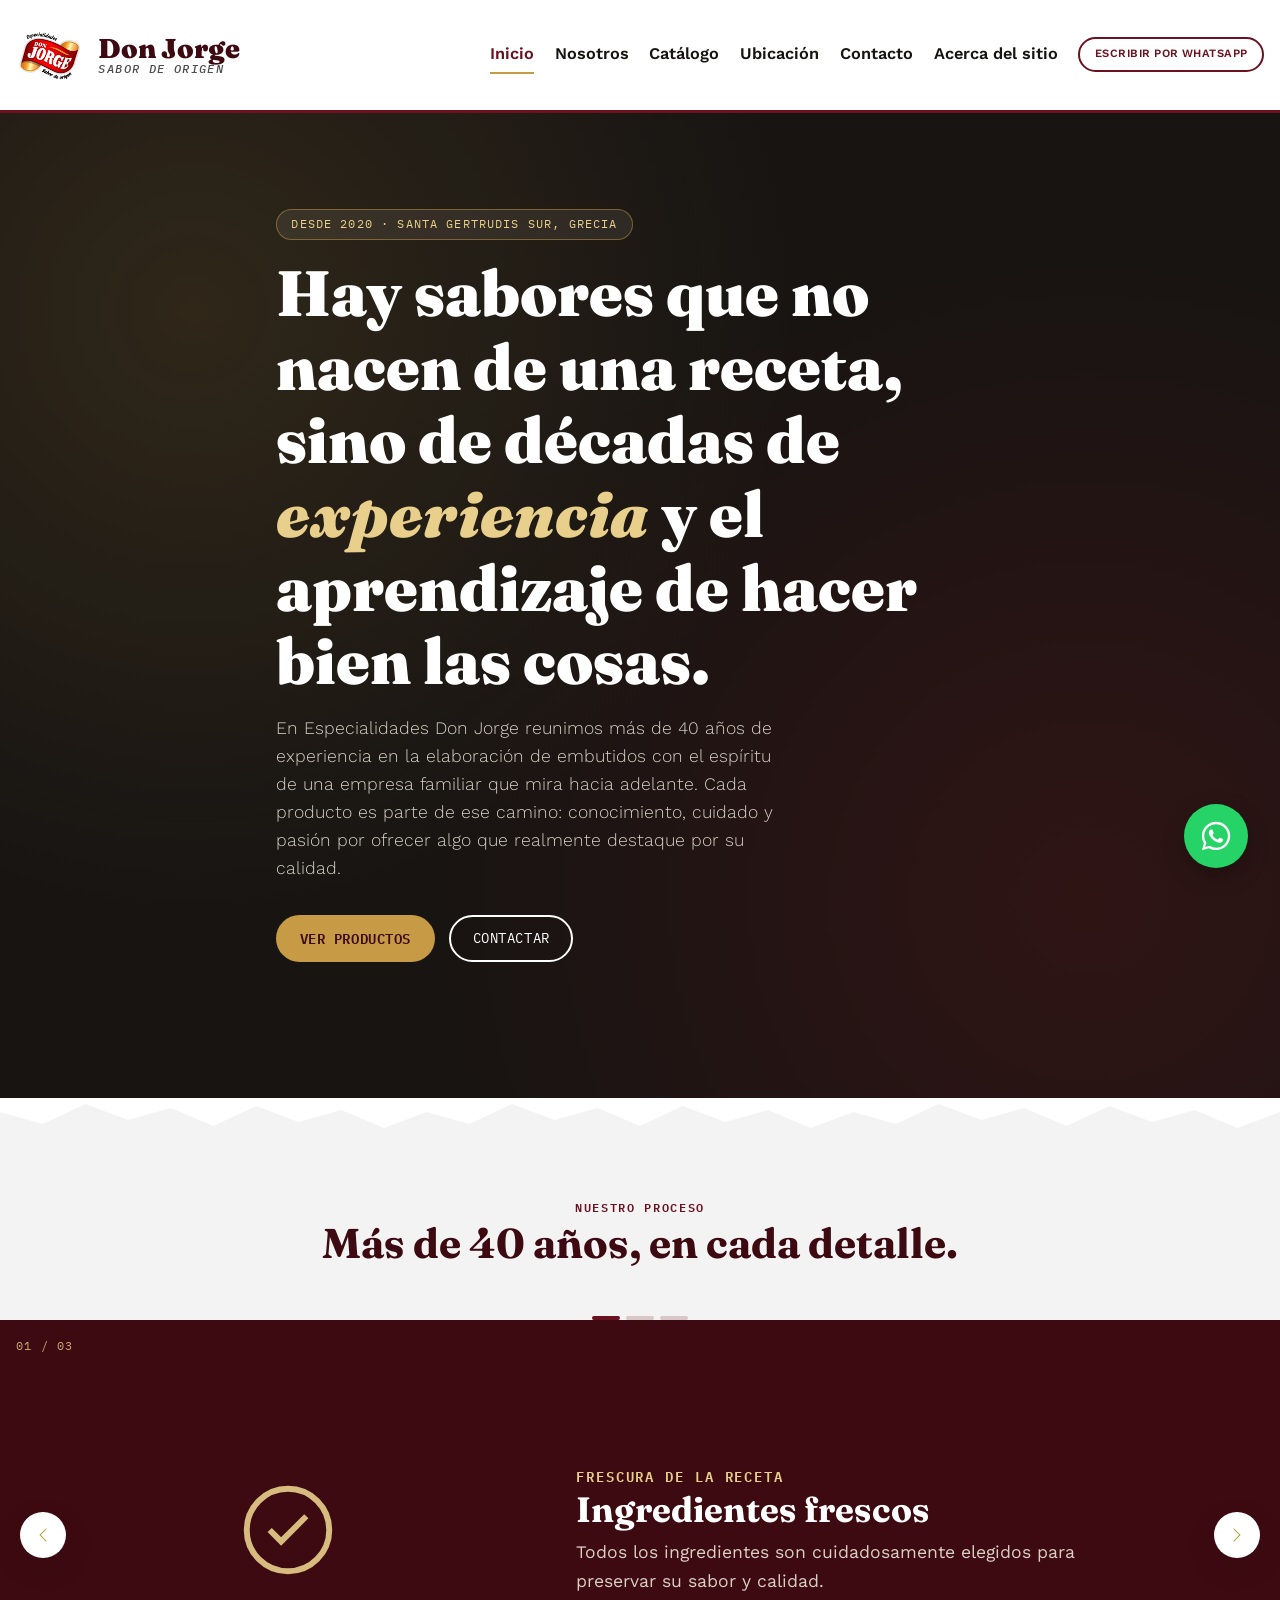
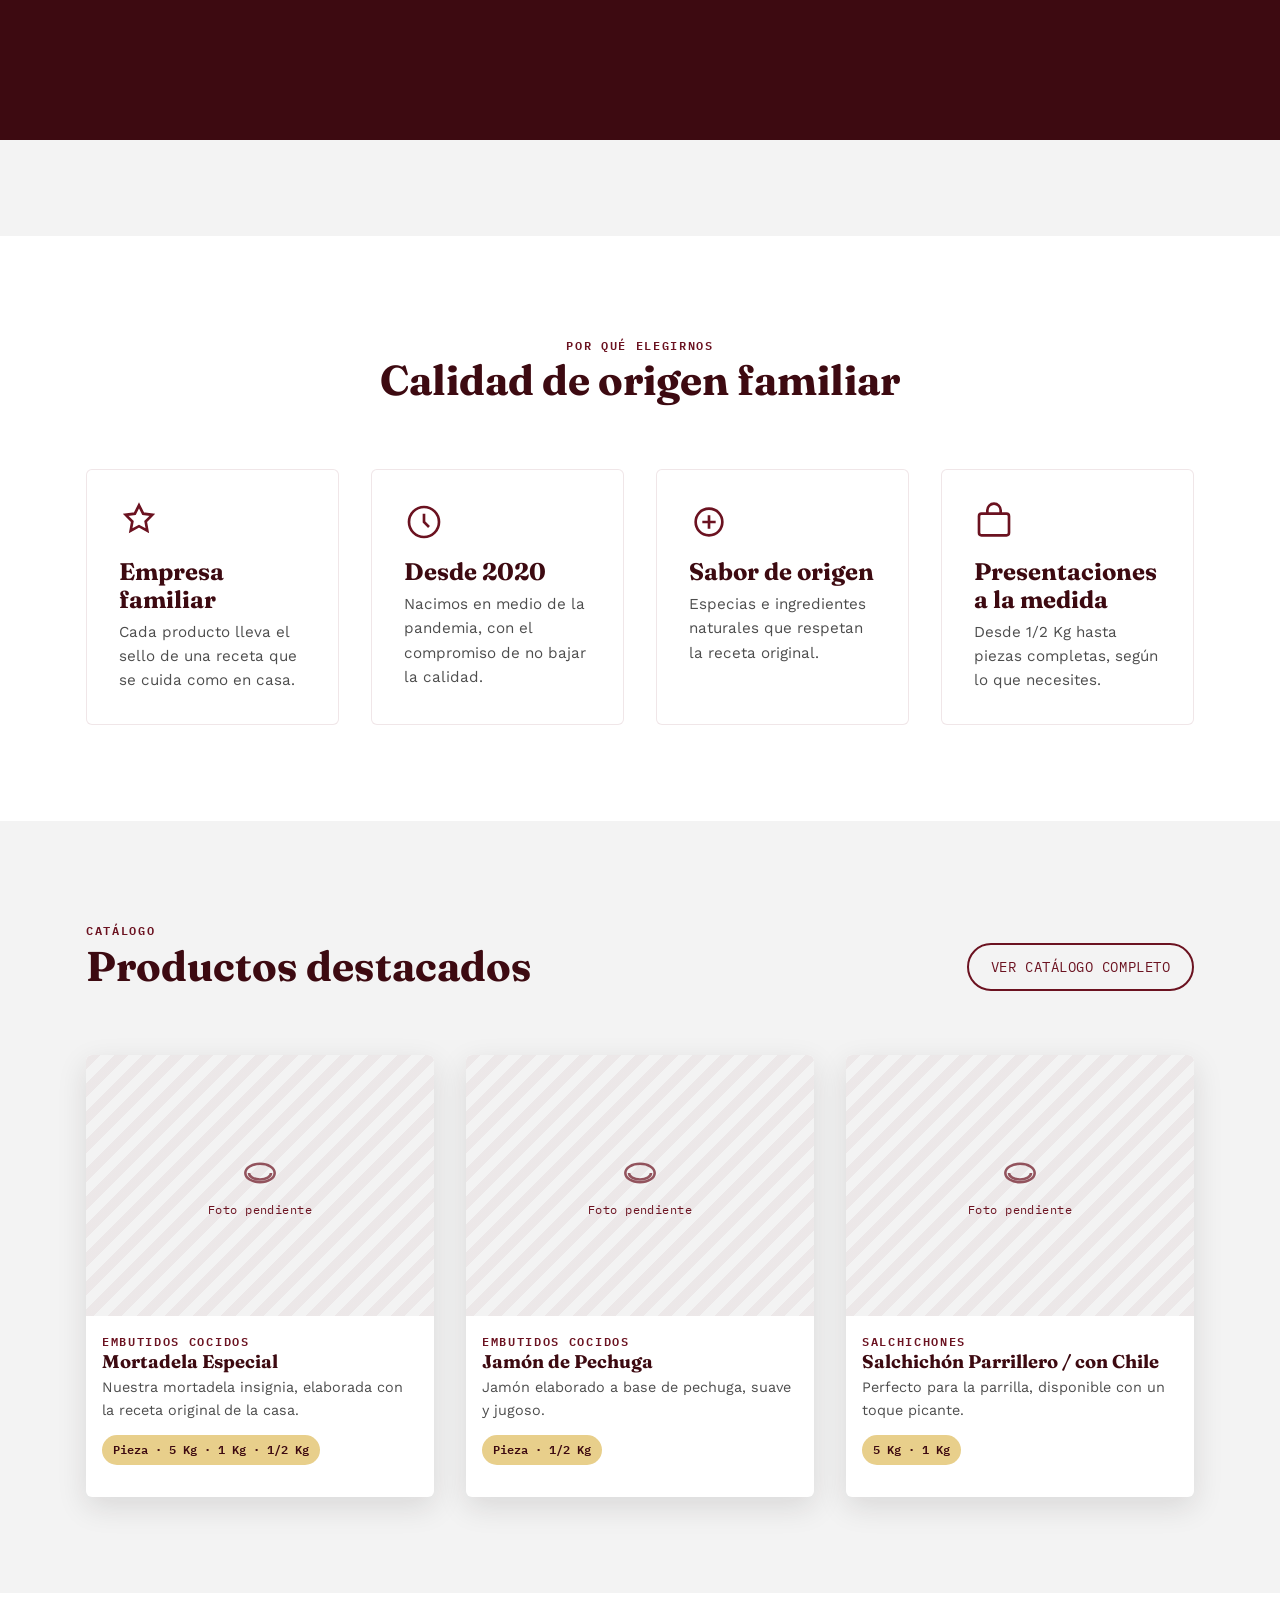
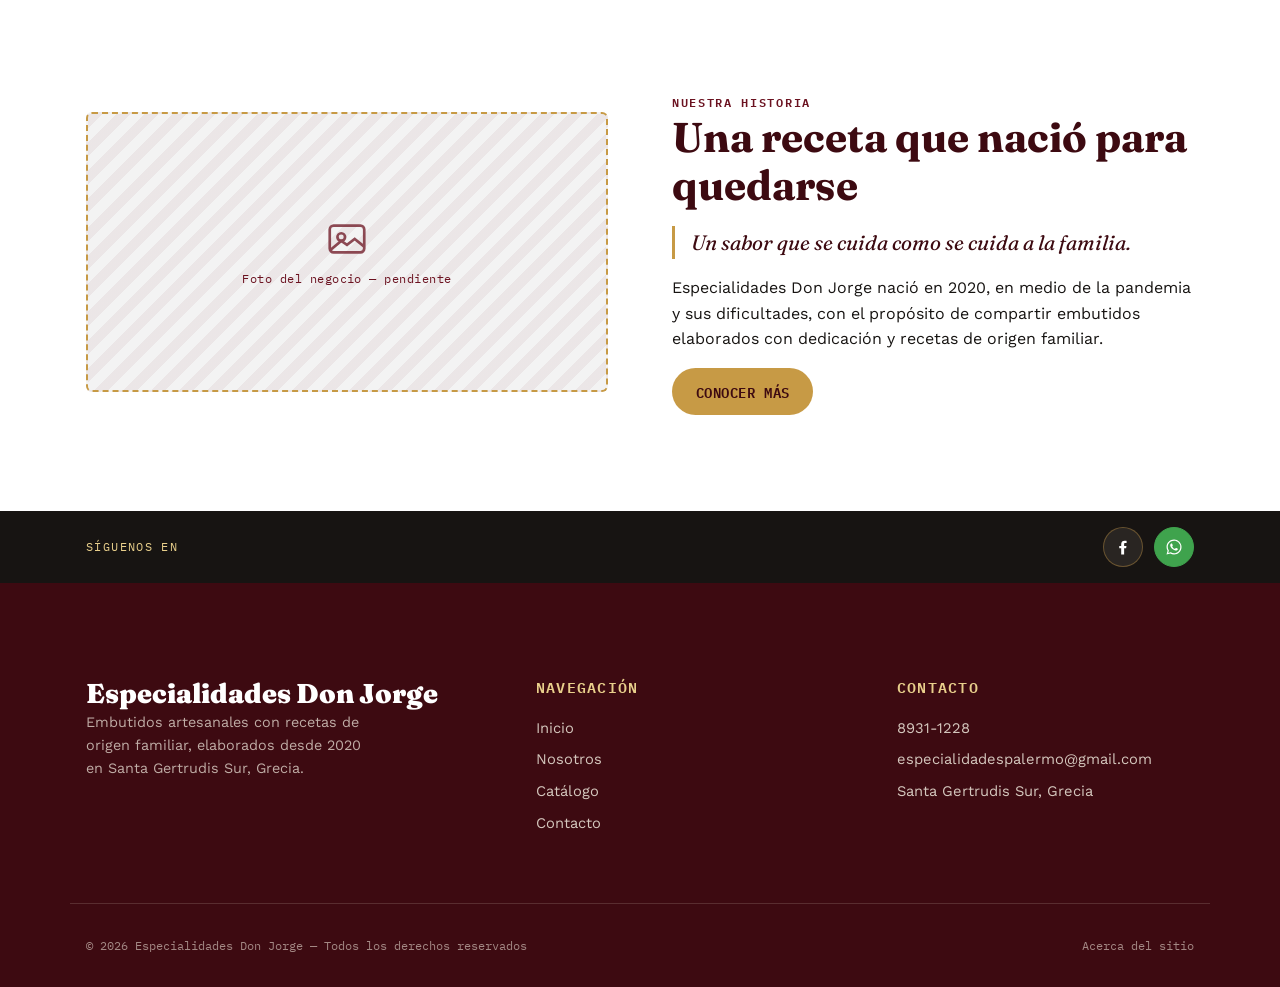
==== commit 3099dc0a: "Actualizacion completa" ====
--- a/index.html
+++ b/index.html
@@ -26,7 +26,6 @@
       <a href="index.html" class="active">Inicio</a>
       <a href="nosotros.html">Nosotros</a>
       <a href="catalogo.html">Catálogo</a>
-      <a href="galeria.html">Galería</a>
       <a href="ubicacion.html">Ubicación</a>
       <a href="contacto.html">Contacto</a>
       <a href="acerca.html">Acerca del sitio</a>
@@ -192,9 +191,6 @@
       <a href="https://www.facebook.com/EspecialidadesDonJorge" target="_blank" rel="noopener" aria-label="Facebook">
         <svg viewBox="0 0 24 24" fill="currentColor"><path d="M13.5 22v-8.2h2.7l.4-3.2h-3.1V8.4c0-.9.3-1.6 1.6-1.6h1.7V3.9C16.5 3.9 15.3 3.8 14 3.8c-2.6 0-4.4 1.6-4.4 4.5v2.3H7v3.2h2.6V22h3.9z"/></svg>
       </a>
-      <a href="https://instagram.com" target="_blank" rel="noopener" aria-label="Instagram">
-        <svg viewBox="0 0 24 24" fill="none" stroke="currentColor" stroke-width="1.7"><rect x="3" y="3" width="18" height="18" rx="5"/><circle cx="12" cy="12" r="4"/><circle cx="17.5" cy="6.5" r="1"/></svg>
-      </a>
       <a class="whatsapp" href="https://wa.me/50689311228" target="_blank" rel="noopener" aria-label="WhatsApp">
         <svg viewBox="0 0 32 32" fill="currentColor"><path d="M16.04 2.67C8.68 2.67 2.71 8.64 2.71 16c0 2.5.68 4.83 1.87 6.84L2.67 29.3l6.62-1.86a13.24 13.24 0 0 0 6.75 1.85h.01c7.36 0 13.33-5.97 13.33-13.33 0-3.56-1.39-6.91-3.9-9.42a13.24 13.24 0 0 0-9.44-3.87zm0 24.4h-.01a11.06 11.06 0 0 1-5.64-1.55l-.4-.24-4.19 1.18 1.12-4.09-.26-.42A11.03 11.03 0 0 1 4.9 16c0-6.14 5-11.13 11.15-11.13 2.98 0 5.77 1.16 7.88 3.27a11.06 11.06 0 0 1 3.26 7.87c0 6.14-5 11.13-11.15 11.13zm6.1-8.33c-.33-.17-1.98-.98-2.29-1.09-.31-.11-.53-.17-.76.17-.22.33-.87 1.09-1.07 1.32-.2.22-.39.25-.72.08-.33-.17-1.4-.51-2.67-1.64-.99-.88-1.65-1.97-1.85-2.3-.19-.33-.02-.5.15-.67.15-.15.33-.39.5-.58.16-.2.22-.33.33-.55.11-.22.06-.42-.03-.58-.08-.17-.76-1.82-1.04-2.5-.27-.65-.55-.56-.76-.57l-.65-.01c-.22 0-.58.08-.88.42-.3.33-1.16 1.13-1.16 2.76s1.19 3.2 1.35 3.42c.17.22 2.34 3.58 5.68 5.02.79.34 1.41.55 1.89.7.79.25 1.51.22 2.08.13.63-.1 1.98-.81 2.26-1.59.28-.78.28-1.45.2-1.59-.08-.14-.3-.22-.63-.39z"/></svg>
       </a>
@@ -214,7 +210,6 @@
       <a href="index.html">Inicio</a>
       <a href="nosotros.html">Nosotros</a>
       <a href="catalogo.html">Catálogo</a>
-      <a href="galeria.html">Galería</a>
       <a href="contacto.html">Contacto</a>
     </div>
     <div class="footer-col">
@@ -240,4 +235,4 @@
 <script src="js/main.js"></script>
 <script src="js/productos.js"></script>
 </body>
-</html>+</html>
--- a/css/styles.css
+++ b/css/styles.css
@@ -476,7 +476,6 @@
   display: flex;
   flex-direction: column;
 }
-.product-card .photo-slot { min-height: 160px; border-radius: 0; border-width: 0 0 2px 0; }
 .product-card-body { padding: var(--space-sm) var(--space-sm) var(--space-md); position: relative; flex: 1; display: flex; flex-direction: column; }
 .product-card h3 { font-size: 1.15rem; margin-bottom: 0.25rem; }
 .product-card p { color: var(--charcoal-soft); font-size: 0.9rem; margin: 0 0 0.8rem; flex: 1; }
@@ -677,4 +676,463 @@
 :focus-visible { outline: 3px solid var(--gold); outline-offset: 2px; }
 @media (prefers-reduced-motion: reduce) {
   * { animation-duration: 0.01ms !important; transition-duration: 0.01ms !important; }
-}+}
+
+/* =========================================================
+   PÁGINAS INTERNAS — ENCABEZADO COMÚN
+   ========================================================= */
+.page-hero {
+  background: var(--charcoal);
+  color: var(--cream);
+  padding: var(--space-lg) 0;
+}
+.page-hero .eyebrow { color: var(--gold-light); }
+.page-hero h1 { color: var(--cream); max-width: 22ch; }
+.page-hero .lead {
+  color: rgba(255,255,255,0.8);
+  max-width: 60ch;
+  margin: 0;
+  font-size: 1.05rem;
+}
+
+/* =========================================================
+   NOSOTROS — MISIÓN / VISIÓN
+   ========================================================= */
+.mission-section { background: var(--paper); padding: var(--space-xl) 0; }
+.mission-grid { display: grid; gap: var(--space-md); grid-template-columns: 1fr; }
+@media (min-width: 800px) { .mission-grid { grid-template-columns: 1fr 1fr; } }
+.mission-card {
+  background: var(--white);
+  border-left: 4px solid var(--gold);
+  border-radius: var(--radius);
+  padding: var(--space-md);
+  box-shadow: var(--shadow-card);
+}
+.mission-card .eyebrow { color: var(--wine); }
+.mission-card h3 { margin: 0.3rem 0 0.6rem; }
+.mission-card p { color: var(--charcoal-soft); margin: 0; }
+.mission-card code {
+  font-family: var(--font-mono);
+  font-size: 0.85em;
+  background: var(--paper);
+  padding: 0.1em 0.4em;
+  border-radius: 3px;
+  color: var(--wine);
+}
+
+/* =========================================================
+   GALERÍA
+   ========================================================= */
+.gallery-grid {
+  display: grid;
+  gap: var(--space-sm);
+  grid-template-columns: 1fr;
+}
+@media (min-width: 600px) { .gallery-grid { grid-template-columns: repeat(2, 1fr); } }
+@media (min-width: 950px) { .gallery-grid { grid-template-columns: repeat(3, 1fr); } }
+
+.gallery-item {
+  margin: 0;
+  background: var(--white);
+  border-radius: var(--radius);
+  overflow: hidden;
+  box-shadow: var(--shadow-card);
+  cursor: pointer;
+  transition: transform 0.2s ease, box-shadow 0.2s ease;
+}
+.gallery-item:hover { transform: translateY(-4px); box-shadow: 0 14px 32px rgba(0,0,0,0.16); }
+.gallery-media {
+  position: relative;
+  aspect-ratio: 4 / 3;
+  background:
+    repeating-linear-gradient(135deg, rgba(107,18,32,0.06) 0 10px, transparent 10px 20px),
+    var(--paper);
+  display: flex;
+  align-items: center;
+  justify-content: center;
+}
+.gallery-media img { width: 100%; height: 100%; object-fit: cover; }
+.gallery-media img.img-missing { display: none; }
+.gallery-fallback {
+  position: absolute;
+  font-family: var(--font-mono);
+  font-size: 0.75rem;
+  color: var(--wine);
+  letter-spacing: 0.04em;
+  z-index: 0;
+}
+.gallery-media img:not(.img-missing) { position: relative; z-index: 1; }
+.gallery-item figcaption { padding: 0.8rem var(--space-sm) var(--space-sm); }
+.gallery-cat {
+  display: block;
+  font-family: var(--font-mono);
+  font-size: 0.68rem;
+  text-transform: uppercase;
+  letter-spacing: 0.1em;
+  color: var(--wine);
+  margin-bottom: 0.2rem;
+}
+.gallery-title { font-family: var(--font-display); font-weight: 600; color: var(--charcoal); }
+
+/* Lightbox */
+.lightbox {
+  position: fixed;
+  inset: 0;
+  background: rgba(0,0,0,0.92);
+  z-index: 1500;
+  display: none;
+  align-items: center;
+  justify-content: center;
+  padding: var(--space-md);
+}
+.lightbox.open { display: flex; }
+.lightbox-content { margin: 0; max-width: 90vw; max-height: 85vh; text-align: center; }
+.lightbox-content img { max-width: 100%; max-height: 75vh; object-fit: contain; border-radius: var(--radius); }
+.lightbox-content figcaption {
+  color: var(--cream);
+  font-family: var(--font-mono);
+  font-size: 0.85rem;
+  margin-top: var(--space-sm);
+}
+.lightbox-close, .lightbox-nav {
+  position: absolute;
+  background: rgba(255,255,255,0.12);
+  border: 1px solid rgba(255,255,255,0.25);
+  color: var(--cream);
+  border-radius: 50%;
+  width: 48px;
+  height: 48px;
+  font-size: 1.6rem;
+  line-height: 1;
+  cursor: pointer;
+  transition: background 0.2s ease;
+}
+.lightbox-close:hover, .lightbox-nav:hover { background: var(--wine); }
+.lightbox-close { top: 20px; right: 20px; }
+.lightbox-prev { left: 16px; top: 50%; transform: translateY(-50%); }
+.lightbox-next { right: 16px; top: 50%; transform: translateY(-50%); }
+
+/* =========================================================
+   MULTIMEDIA (video / audio)
+   ========================================================= */
+.media-section { padding: var(--space-xl) 0; background: var(--white); }
+.media-section-alt { background: var(--paper); }
+.media-intro { color: var(--charcoal-soft); max-width: 56ch; margin-bottom: var(--space-md); }
+
+.video-wrap {
+  border-radius: var(--radius);
+  overflow: hidden;
+  box-shadow: var(--shadow-card);
+  background: var(--charcoal);
+}
+.video-wrap video { width: 100%; display: block; max-height: 520px; }
+
+.media-controls {
+  display: flex;
+  flex-wrap: wrap;
+  gap: 0.8rem;
+  align-items: center;
+  margin-top: var(--space-sm);
+}
+.media-status {
+  font-family: var(--font-mono);
+  font-size: 0.8rem;
+  color: var(--charcoal-soft);
+}
+.audio-wrap { background: var(--white); padding: var(--space-md); border-radius: var(--radius); box-shadow: var(--shadow-card); }
+.audio-wrap audio { width: 100%; }
+
+/* =========================================================
+   UBICACIÓN / MAPA
+   ========================================================= */
+.map-section { padding: var(--space-xl) 0; background: var(--white); }
+.map-actions {
+  display: flex;
+  flex-wrap: wrap;
+  gap: 0.8rem;
+  align-items: center;
+  margin-bottom: var(--space-md);
+}
+.map-canvas {
+  width: 100%;
+  height: 420px;
+  border-radius: var(--radius);
+  box-shadow: var(--shadow-card);
+  background: var(--paper);
+}
+.route-info {
+  display: flex;
+  flex-wrap: wrap;
+  gap: var(--space-md);
+  margin-top: var(--space-md);
+  padding: var(--space-sm) var(--space-md);
+  background: var(--paper);
+  border-radius: var(--radius);
+  border-left: 4px solid var(--gold);
+}
+.route-item strong { display: block; font-family: var(--font-display); font-size: 1.3rem; color: var(--wine-dark); }
+
+/* Clima (API externo) */
+.weather-section { background: var(--charcoal); color: var(--cream); padding: var(--space-xl) 0; }
+.weather-section h2 { color: var(--cream); }
+.weather-section .eyebrow { color: var(--gold-light); }
+.weather-section .media-intro { color: rgba(255,255,255,0.75); }
+.weather-card {
+  background: rgba(255,255,255,0.06);
+  border: 1px solid rgba(199,154,69,0.35);
+  border-radius: var(--radius);
+  padding: var(--space-md);
+  display: flex;
+  flex-wrap: wrap;
+  gap: var(--space-md);
+  align-items: center;
+  justify-content: space-between;
+}
+.weather-main { display: flex; flex-direction: column; }
+.weather-temp { font-family: var(--font-display); font-size: 3rem; font-weight: 900; color: var(--gold-light); line-height: 1; }
+.weather-desc { font-family: var(--font-mono); font-size: 0.85rem; color: rgba(255,255,255,0.8); margin-top: 0.3rem; }
+.weather-details { display: flex; gap: var(--space-md); flex-wrap: wrap; }
+.weather-details .eyebrow { color: var(--gold-light); display: block; }
+.weather-details strong { font-family: var(--font-display); font-size: 1.2rem; color: var(--cream); }
+.weather-source { width: 100%; font-family: var(--font-mono); font-size: 0.7rem; color: rgba(255,255,255,0.5); margin: 0; }
+
+/* =========================================================
+   TARJETAS DE INFORMACIÓN
+   ========================================================= */
+.info-section { padding: var(--space-xl) 0; background: var(--paper); }
+.info-grid { display: grid; gap: var(--space-md); grid-template-columns: 1fr; }
+@media (min-width: 700px) { .info-grid { grid-template-columns: repeat(3, 1fr); } }
+.info-card {
+  background: var(--white);
+  padding: var(--space-md);
+  border-radius: var(--radius);
+  box-shadow: var(--shadow-card);
+}
+.info-card .eyebrow { color: var(--wine); }
+.info-card h3 { margin: 0.3rem 0 0.5rem; }
+.info-card p { color: var(--charcoal-soft); margin: 0; font-size: 0.95rem; }
+.info-card a { color: var(--wine); text-decoration: underline; }
+
+/* =========================================================
+   FORMULARIO
+   ========================================================= */
+.form-section { padding: var(--space-xl) 0; background: var(--white); }
+.contact-form {
+  background: var(--paper);
+  padding: var(--space-md);
+  border-radius: var(--radius);
+  margin-top: var(--space-md);
+}
+@media (min-width: 700px) { .contact-form { padding: var(--space-lg); } }
+
+.form-row { display: grid; gap: var(--space-md); grid-template-columns: 1fr; margin-bottom: var(--space-md); }
+@media (min-width: 700px) { .form-row { grid-template-columns: 1fr 1fr; } }
+
+.form-field { display: flex; flex-direction: column; border: none; padding: 0; margin: 0 0 var(--space-md); }
+.form-row .form-field { margin-bottom: 0; }
+.form-field label, .form-field legend {
+  font-family: var(--font-mono);
+  font-size: 0.78rem;
+  text-transform: uppercase;
+  letter-spacing: 0.06em;
+  color: var(--charcoal);
+  margin-bottom: 0.45rem;
+  padding: 0;
+}
+.req { color: var(--red); }
+
+.form-field input[type="text"],
+.form-field input[type="email"],
+.form-field input[type="date"],
+.form-field select,
+.form-field textarea {
+  font-family: var(--font-body);
+  font-size: 1rem;
+  padding: 0.7em 0.9em;
+  border: 1px solid rgba(0,0,0,0.15);
+  border-radius: var(--radius);
+  background: var(--white);
+  color: var(--charcoal);
+  transition: border-color 0.15s ease, box-shadow 0.15s ease;
+}
+.form-field input:focus,
+.form-field select:focus,
+.form-field textarea:focus {
+  outline: none;
+  border-color: var(--wine);
+  box-shadow: 0 0 0 3px rgba(107,18,32,0.12);
+}
+.form-field input[type="range"] { accent-color: var(--wine); margin-top: 0.5rem; }
+.form-field select[multiple] { padding: 0.4em; }
+.form-field textarea { resize: vertical; }
+
+.radio-group { display: flex; flex-wrap: wrap; gap: 1rem; }
+.radio-group label {
+  font-family: var(--font-body);
+  text-transform: none;
+  letter-spacing: 0;
+  font-size: 0.95rem;
+  display: flex;
+  align-items: center;
+  gap: 0.4rem;
+  margin: 0;
+  cursor: pointer;
+}
+.radio-group input[type="radio"] { accent-color: var(--wine); }
+
+.form-hint { font-family: var(--font-mono); font-size: 0.72rem; color: var(--charcoal-soft); margin-top: 0.35rem; }
+.form-error { font-family: var(--font-mono); font-size: 0.75rem; color: var(--red); margin-top: 0.35rem; min-height: 1em; }
+
+.form-actions { display: flex; flex-wrap: wrap; gap: 0.8rem; margin-top: var(--space-sm); }
+.form-feedback { font-family: var(--font-mono); font-size: 0.85rem; margin-top: var(--space-sm); }
+.form-feedback.error { color: var(--red); }
+.form-feedback.exito { color: #1a7f3c; }
+
+/* =========================================================
+   TECNOLOGÍAS / ACERCA
+   ========================================================= */
+.tech-section { padding: var(--space-xl) 0; background: var(--white); }
+.tech-grid { display: grid; gap: var(--space-md); grid-template-columns: 1fr; margin-top: var(--space-md); }
+@media (min-width: 700px) { .tech-grid { grid-template-columns: repeat(2, 1fr); } }
+@media (min-width: 1000px) { .tech-grid { grid-template-columns: repeat(3, 1fr); } }
+.tech-card {
+  background: var(--paper);
+  padding: var(--space-md);
+  border-radius: var(--radius);
+  border-top: 3px solid var(--wine);
+}
+.tech-card h3 { margin-bottom: 0.4rem; font-size: 1.15rem; }
+.tech-card p { color: var(--charcoal-soft); margin: 0; font-size: 0.93rem; }
+.tech-card code {
+  font-family: var(--font-mono);
+  font-size: 0.85em;
+  background: var(--white);
+  padding: 0.1em 0.4em;
+  border-radius: 3px;
+  color: var(--wine);
+}
+
+/* =========================================================
+   AUTOR
+   ========================================================= */
+.author-section { padding: var(--space-xl) 0; background: var(--paper); }
+.author-grid { display: grid; gap: var(--space-lg); grid-template-columns: 1fr; align-items: start; }
+@media (min-width: 800px) { .author-grid { grid-template-columns: 0.8fr 1.2fr; } }
+.author-photo img { width: 100%; border-radius: var(--radius); box-shadow: var(--shadow-card); }
+.author-photo .photo-slot { min-height: 300px; }
+.author-info .eyebrow { color: var(--wine); }
+.author-data { margin: var(--space-md) 0 0; display: grid; gap: 0.9rem; }
+.author-data > div {
+  display: grid;
+  grid-template-columns: 1fr;
+  gap: 0.15rem;
+  padding-bottom: 0.7rem;
+  border-bottom: 1px solid rgba(0,0,0,0.08);
+}
+@media (min-width: 600px) { .author-data > div { grid-template-columns: 190px 1fr; gap: 1rem; } }
+.author-data dt {
+  font-family: var(--font-mono);
+  font-size: 0.72rem;
+  text-transform: uppercase;
+  letter-spacing: 0.08em;
+  color: var(--wine);
+}
+.author-data dd { margin: 0; color: var(--charcoal); }
+.author-data dd a { color: var(--wine); text-decoration: underline; }
+
+/* =========================================================
+   PESTAÑAS DEL CATÁLOGO
+   ========================================================= */
+.tabs-bar {
+  background: var(--white);
+  border-bottom: 1px solid rgba(0,0,0,0.08);
+  position: sticky;
+  top: 0;
+  z-index: 900;
+}
+.tabs {
+  display: flex;
+  gap: 0.4rem;
+  overflow-x: auto;
+  padding: 0.5rem 0;
+}
+.tab-btn {
+  font-family: var(--font-mono);
+  font-size: 0.82rem;
+  text-transform: uppercase;
+  letter-spacing: 0.06em;
+  background: none;
+  border: none;
+  border-bottom: 3px solid transparent;
+  color: var(--charcoal-soft);
+  padding: 0.7em 1.2em;
+  cursor: pointer;
+  white-space: nowrap;
+  transition: color 0.15s ease, border-color 0.15s ease;
+}
+.tab-btn:hover { color: var(--wine); }
+.tab-btn.active { color: var(--wine); border-bottom-color: var(--gold); font-weight: 600; }
+
+.tab-panel { display: none; }
+.tab-panel.active { display: block; }
+
+/* =========================================================
+   IMAGEN DE PRODUCTO (galería integrada en el catálogo)
+   ========================================================= */
+.product-media {
+  position: relative;
+  aspect-ratio: 4 / 3;
+  overflow: hidden;
+  background:
+    repeating-linear-gradient(135deg, rgba(107,18,32,0.05) 0 10px, transparent 10px 20px),
+    var(--paper);
+}
+.product-media img {
+  width: 100%;
+  height: 100%;
+  object-fit: cover;
+  position: relative;
+  z-index: 1;
+  transition: transform 0.35s ease;
+}
+.product-media img.img-missing { display: none; }
+
+.product-fallback {
+  position: absolute;
+  inset: 0;
+  display: flex;
+  flex-direction: column;
+  align-items: center;
+  justify-content: center;
+  gap: 0.4rem;
+  color: var(--wine);
+  font-family: var(--font-mono);
+  font-size: 0.74rem;
+  letter-spacing: 0.04em;
+  z-index: 0;
+}
+.product-fallback svg { width: 44px; height: 44px; opacity: 0.7; }
+
+/* Indicador de "ampliar" al pasar el cursor */
+.zoom-hint {
+  position: absolute;
+  z-index: 2;
+  right: 0.7rem;
+  bottom: 0.7rem;
+  background: rgba(23,20,18,0.78);
+  color: var(--cream);
+  font-family: var(--font-mono);
+  font-size: 0.65rem;
+  letter-spacing: 0.1em;
+  text-transform: uppercase;
+  padding: 0.35em 0.8em;
+  border-radius: 999px;
+  opacity: 0;
+  transform: translateY(6px);
+  transition: opacity 0.2s ease, transform 0.2s ease;
+}
+
+.catalog-grid .product-card { cursor: pointer; transition: transform 0.2s ease, box-shadow 0.2s ease; }
+.catalog-grid .product-card:hover { transform: translateY(-4px); box-shadow: 0 14px 32px rgba(0,0,0,0.16); }
+.catalog-grid .product-card:hover .product-media img { transform: scale(1.05); }
+.catalog-grid .product-card:hover .zoom-hint { opacity: 1; transform: translateY(0); }
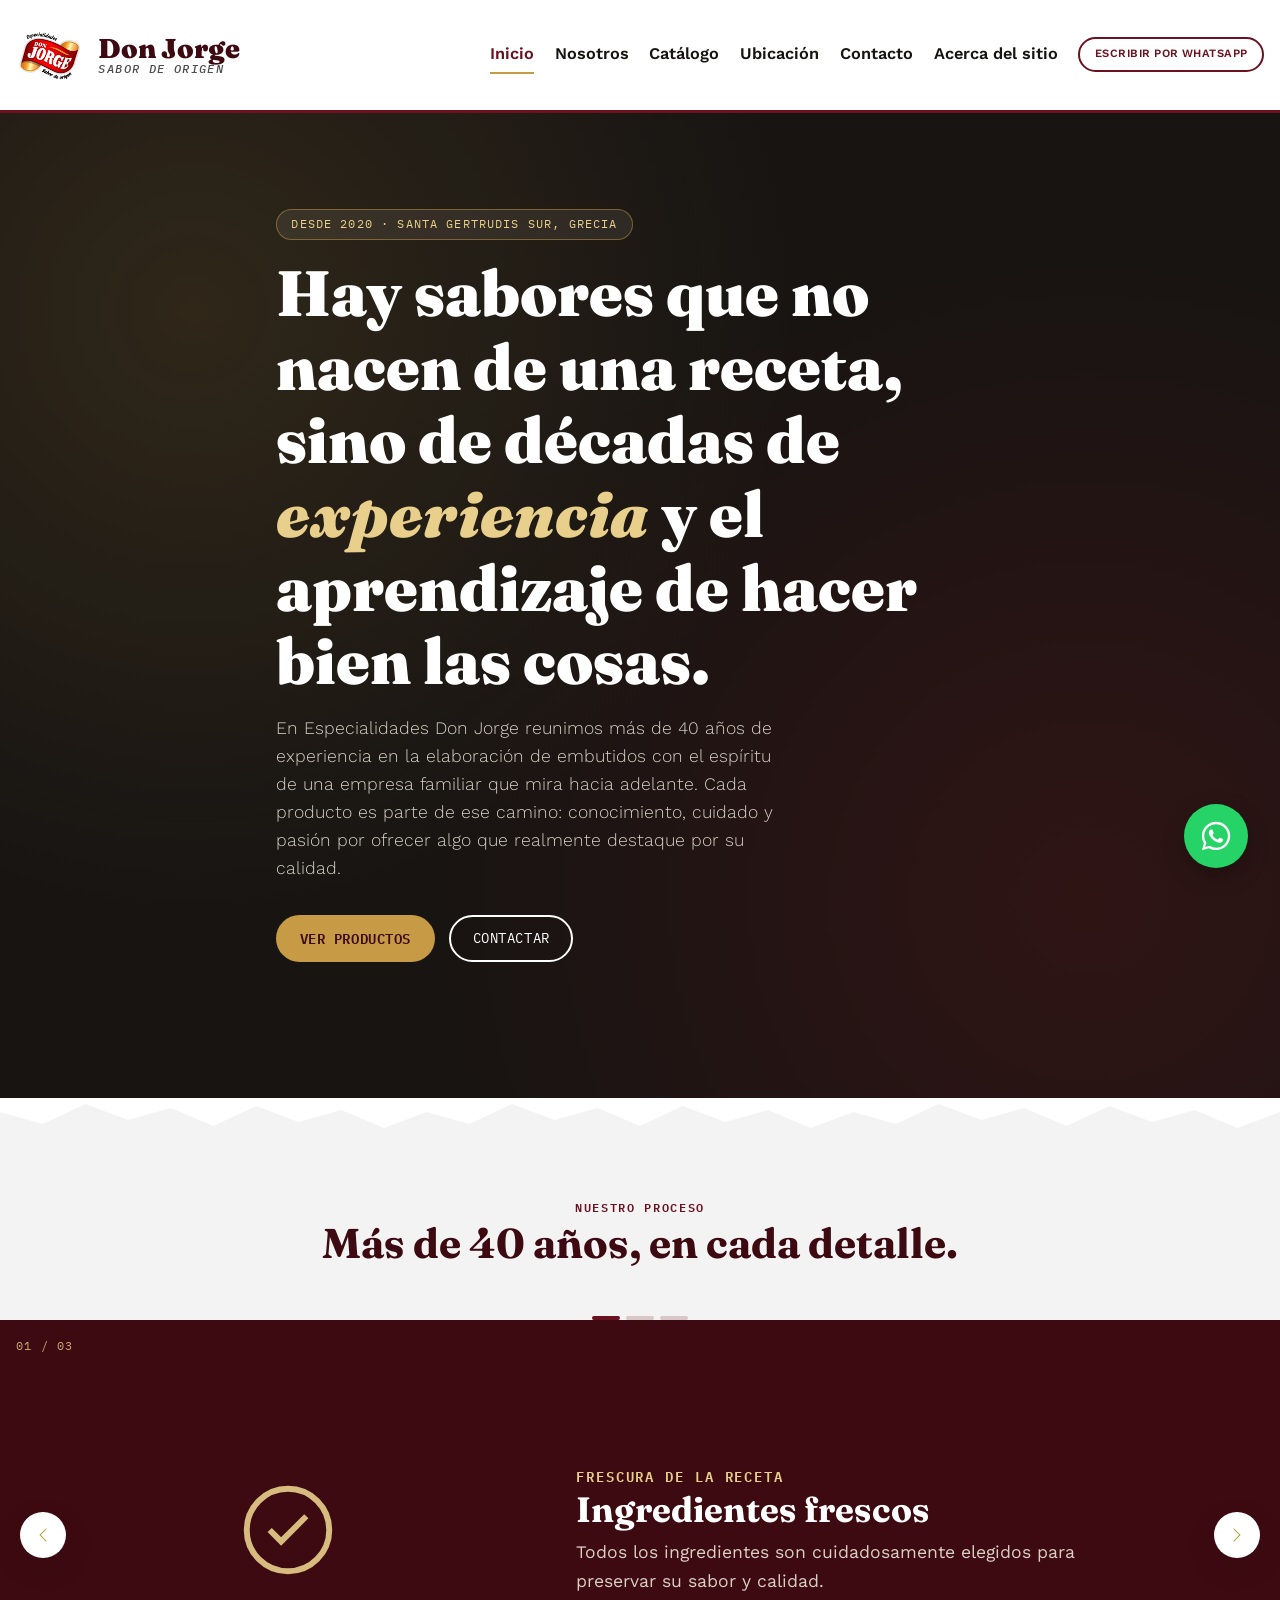
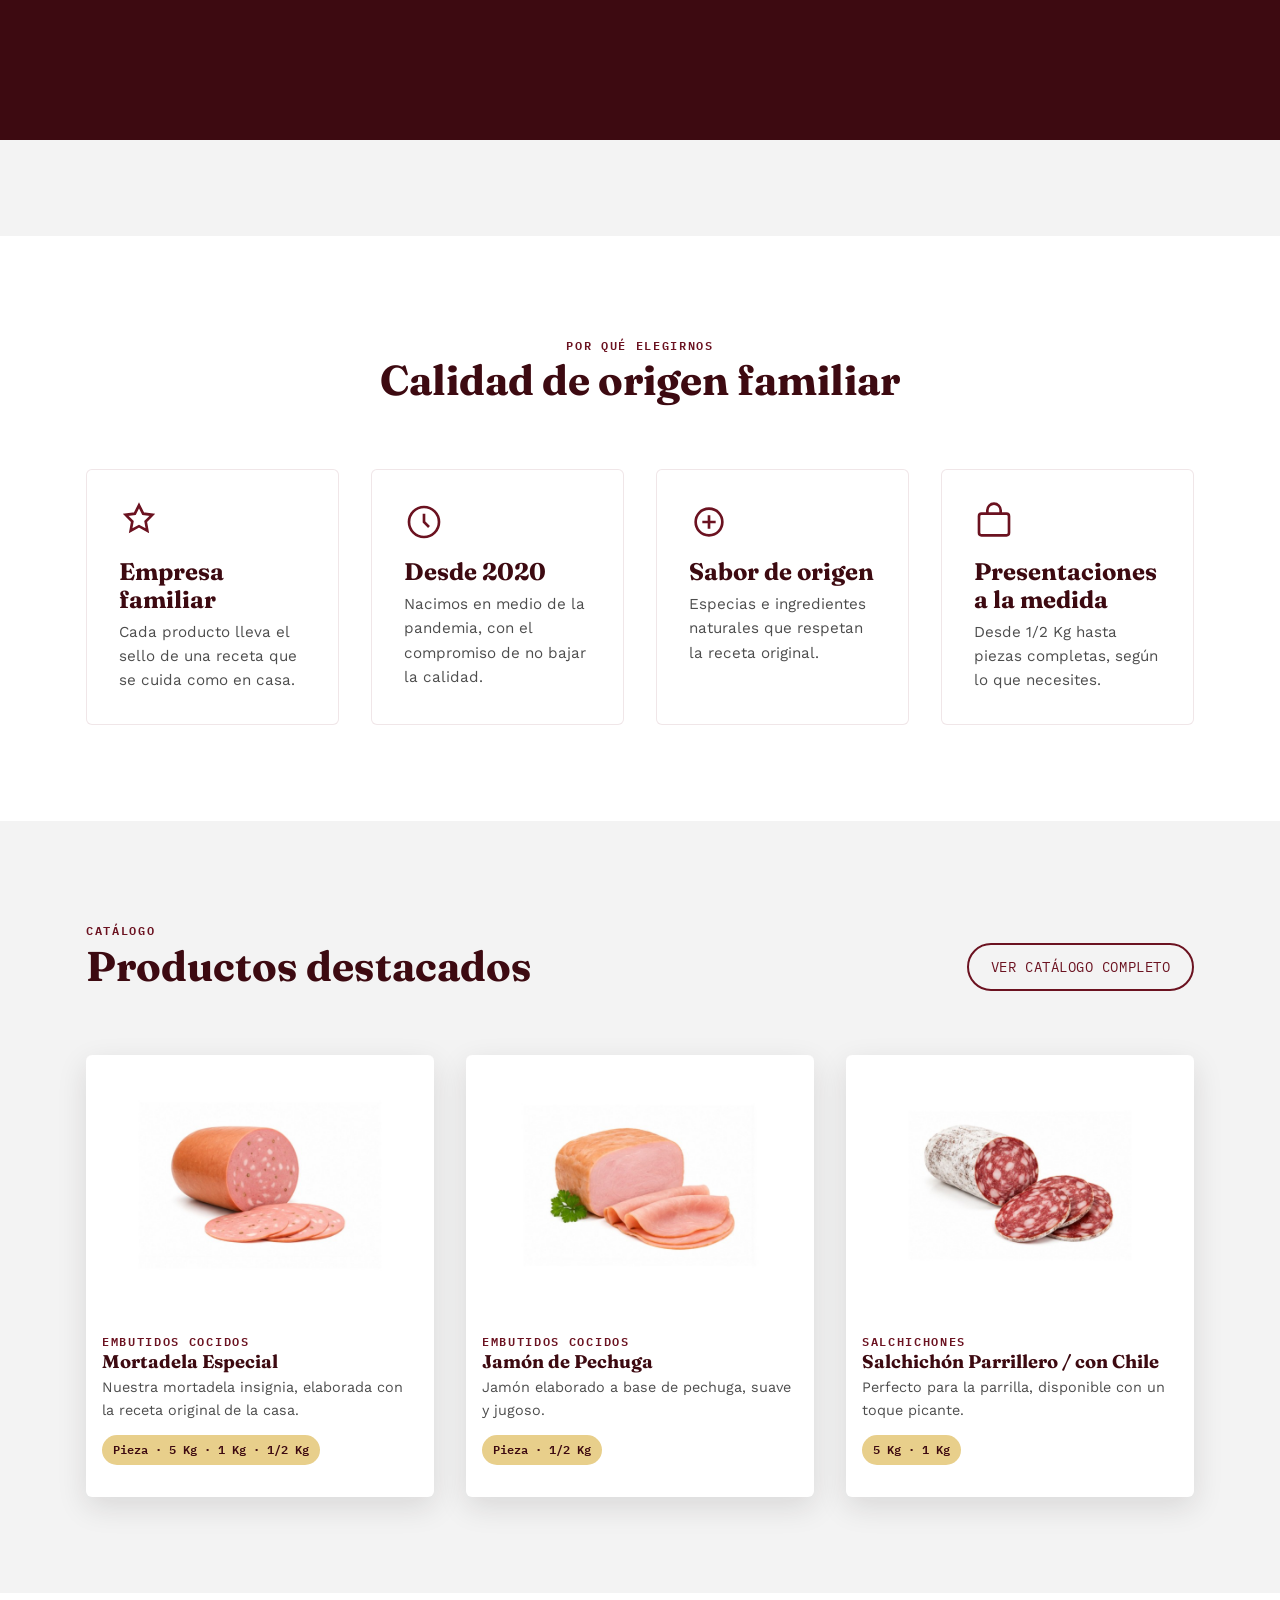
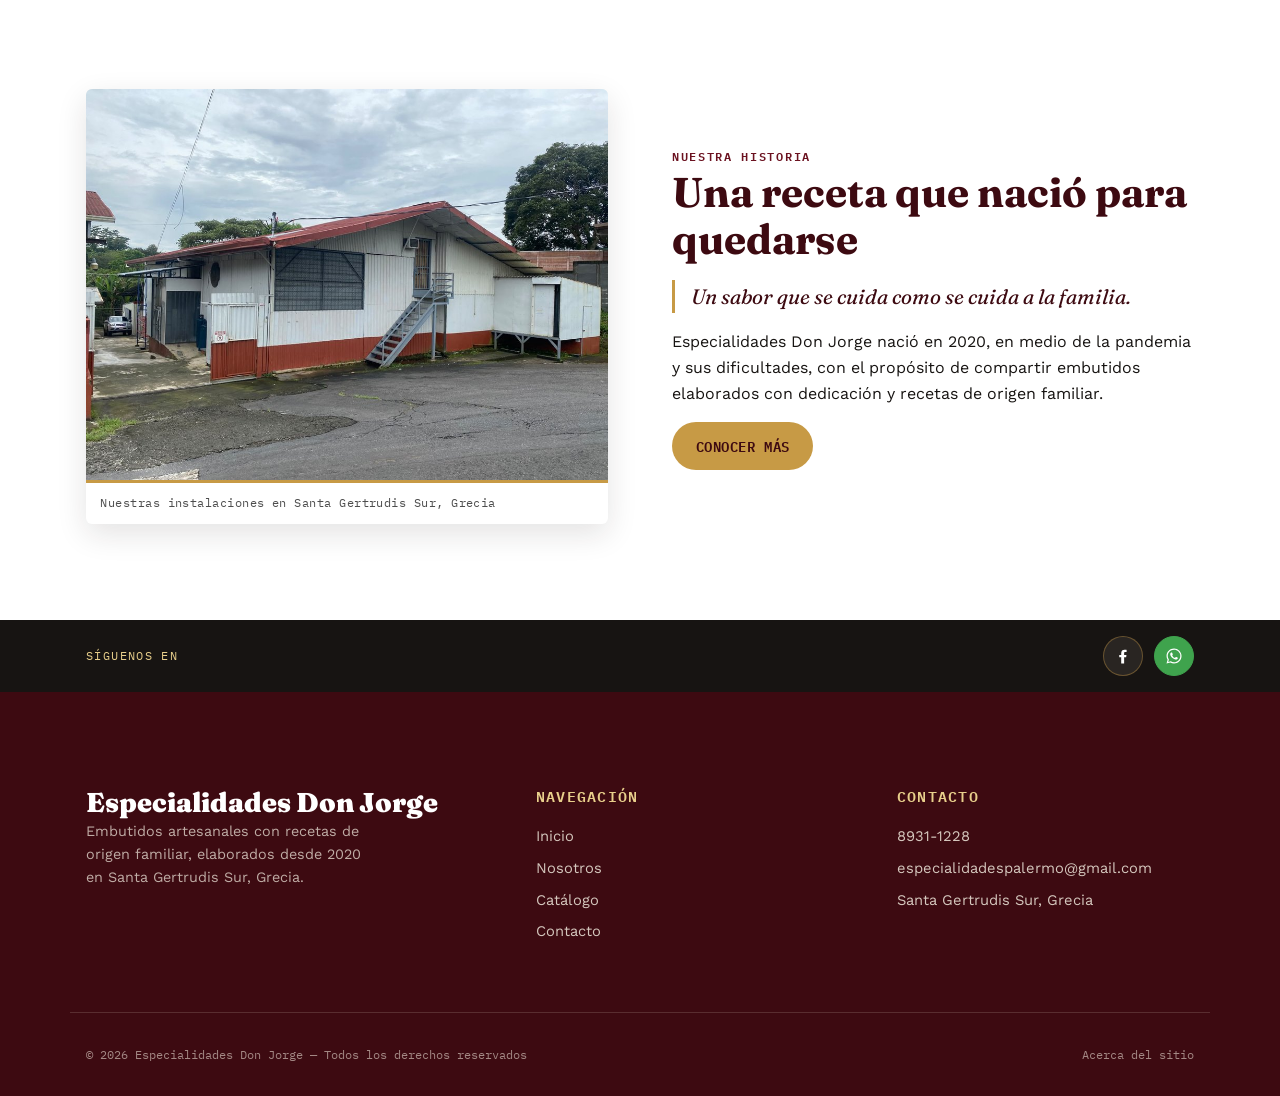
==== commit 8f950ebe: "Agrega audio y video, correccion pestañas del catálogo" ====
--- a/index.html
+++ b/index.html
@@ -169,10 +169,10 @@
 <!-- ===================== HISTORIA TEASER ===================== -->
 <section class="story-section">
   <div class="container-narrow story-grid">
-    <div class="photo-slot" aria-hidden="true">
-      <svg viewBox="0 0 24 24" fill="none" stroke="currentColor" stroke-width="1.4"><rect x="3" y="5" width="18" height="14" rx="2"/><circle cx="9" cy="11" r="2"/><path d="M21 16l-5-4-4 3-3-2-6 5"/></svg>
-      Foto del negocio — pendiente
-    </div>
+    <figure class="story-photo">
+      <img src="img/local.jpg" alt="Instalaciones de Especialidades Don Jorge en Santa Gertrudis Sur, Grecia" loading="lazy">
+      <figcaption>Nuestras instalaciones en Santa Gertrudis Sur, Grecia</figcaption>
+    </figure>
     <div>
       <span class="eyebrow">Nuestra historia</span>
       <h2>Una receta que nació para quedarse</h2>
@@ -235,4 +235,4 @@
 <script src="js/main.js"></script>
 <script src="js/productos.js"></script>
 </body>
-</html>
+</html>
--- a/css/styles.css
+++ b/css/styles.css
@@ -1136,3 +1136,30 @@
 .catalog-grid .product-card:hover { transform: translateY(-4px); box-shadow: 0 14px 32px rgba(0,0,0,0.16); }
 .catalog-grid .product-card:hover .product-media img { transform: scale(1.05); }
 .catalog-grid .product-card:hover .zoom-hint { opacity: 1; transform: translateY(0); }
+
+
+/* =========================================================
+   FOTOGRAFÍA DEL NEGOCIO (secciones de historia)
+   ========================================================= */
+.story-photo {
+  margin: 0;
+  border-radius: var(--radius);
+  overflow: hidden;
+  box-shadow: var(--shadow-card);
+  background: var(--paper);
+}
+.story-photo img {
+  width: 100%;
+  aspect-ratio: 4 / 3;
+  object-fit: cover;
+  display: block;
+}
+.story-photo figcaption {
+  font-family: var(--font-mono);
+  font-size: 0.72rem;
+  letter-spacing: 0.04em;
+  color: var(--charcoal-soft);
+  padding: 0.7rem 0.9rem;
+  background: var(--white);
+  border-top: 3px solid var(--gold);
+}
